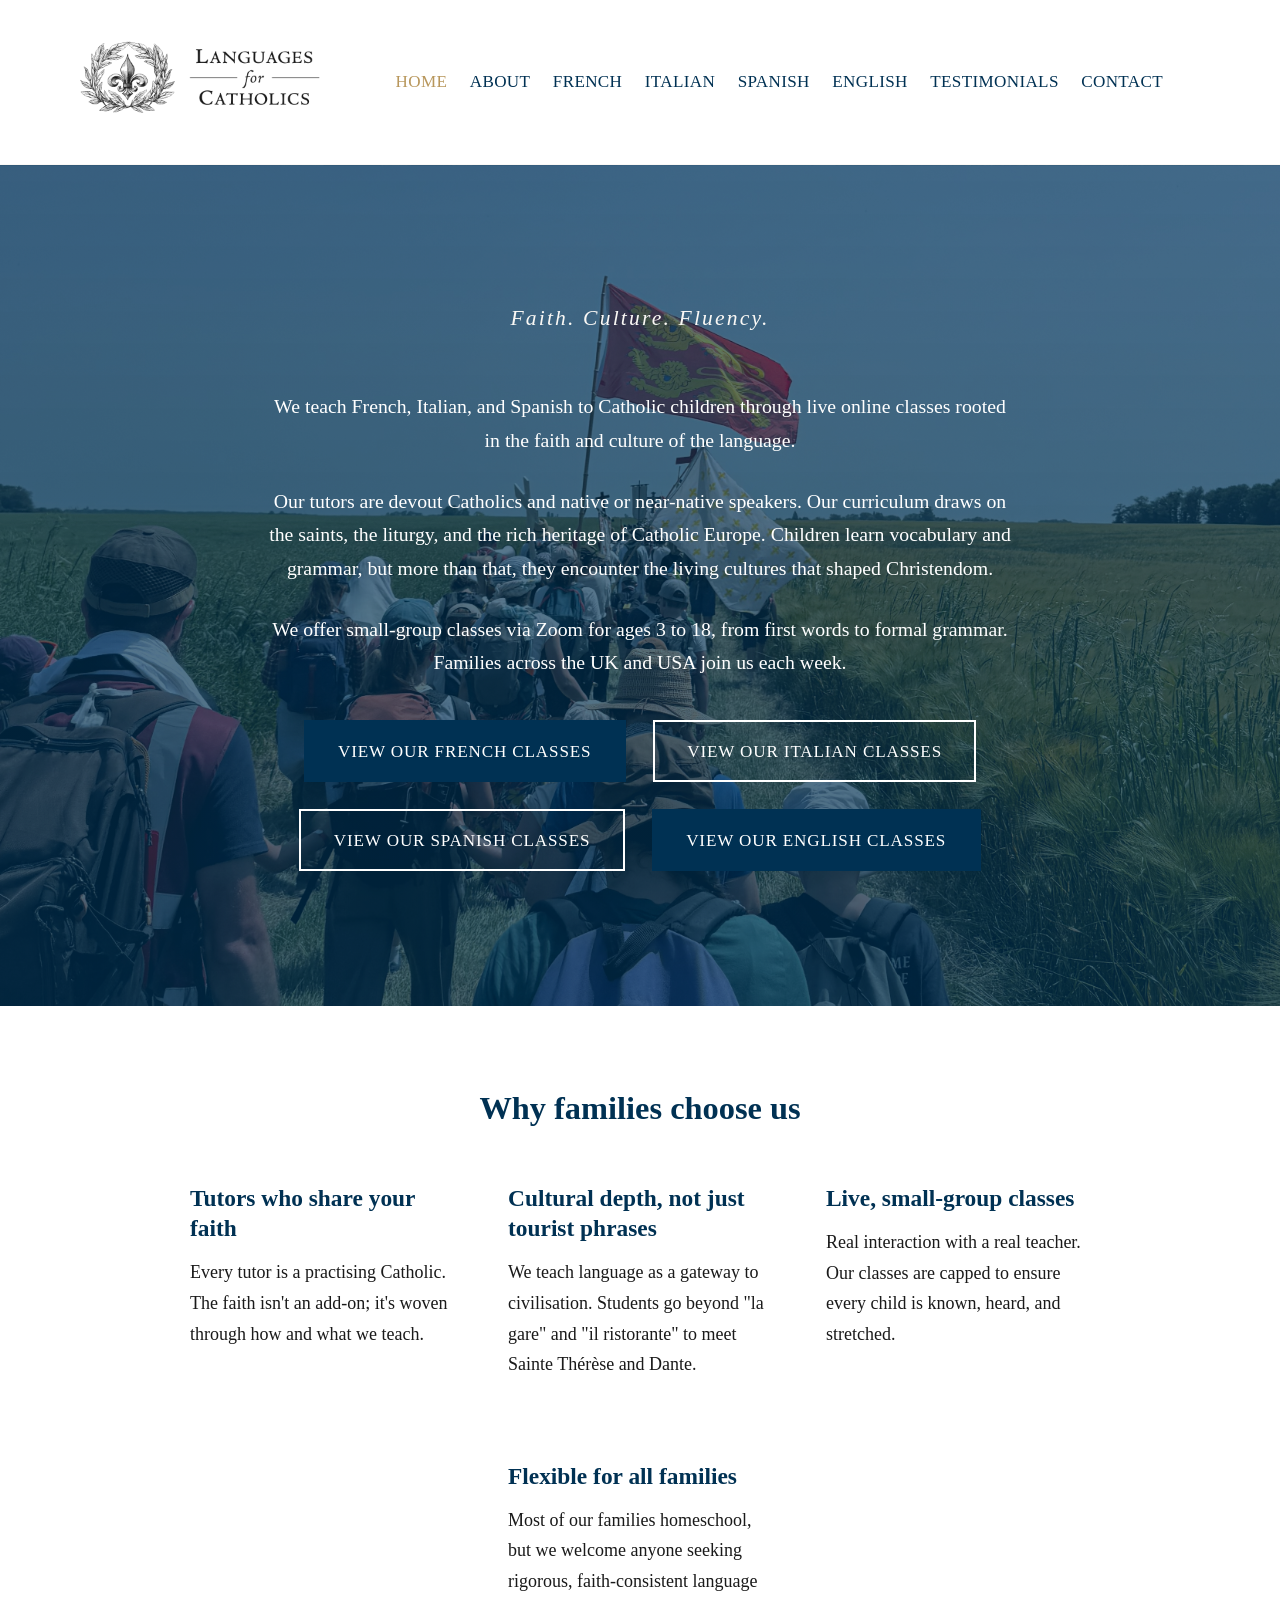
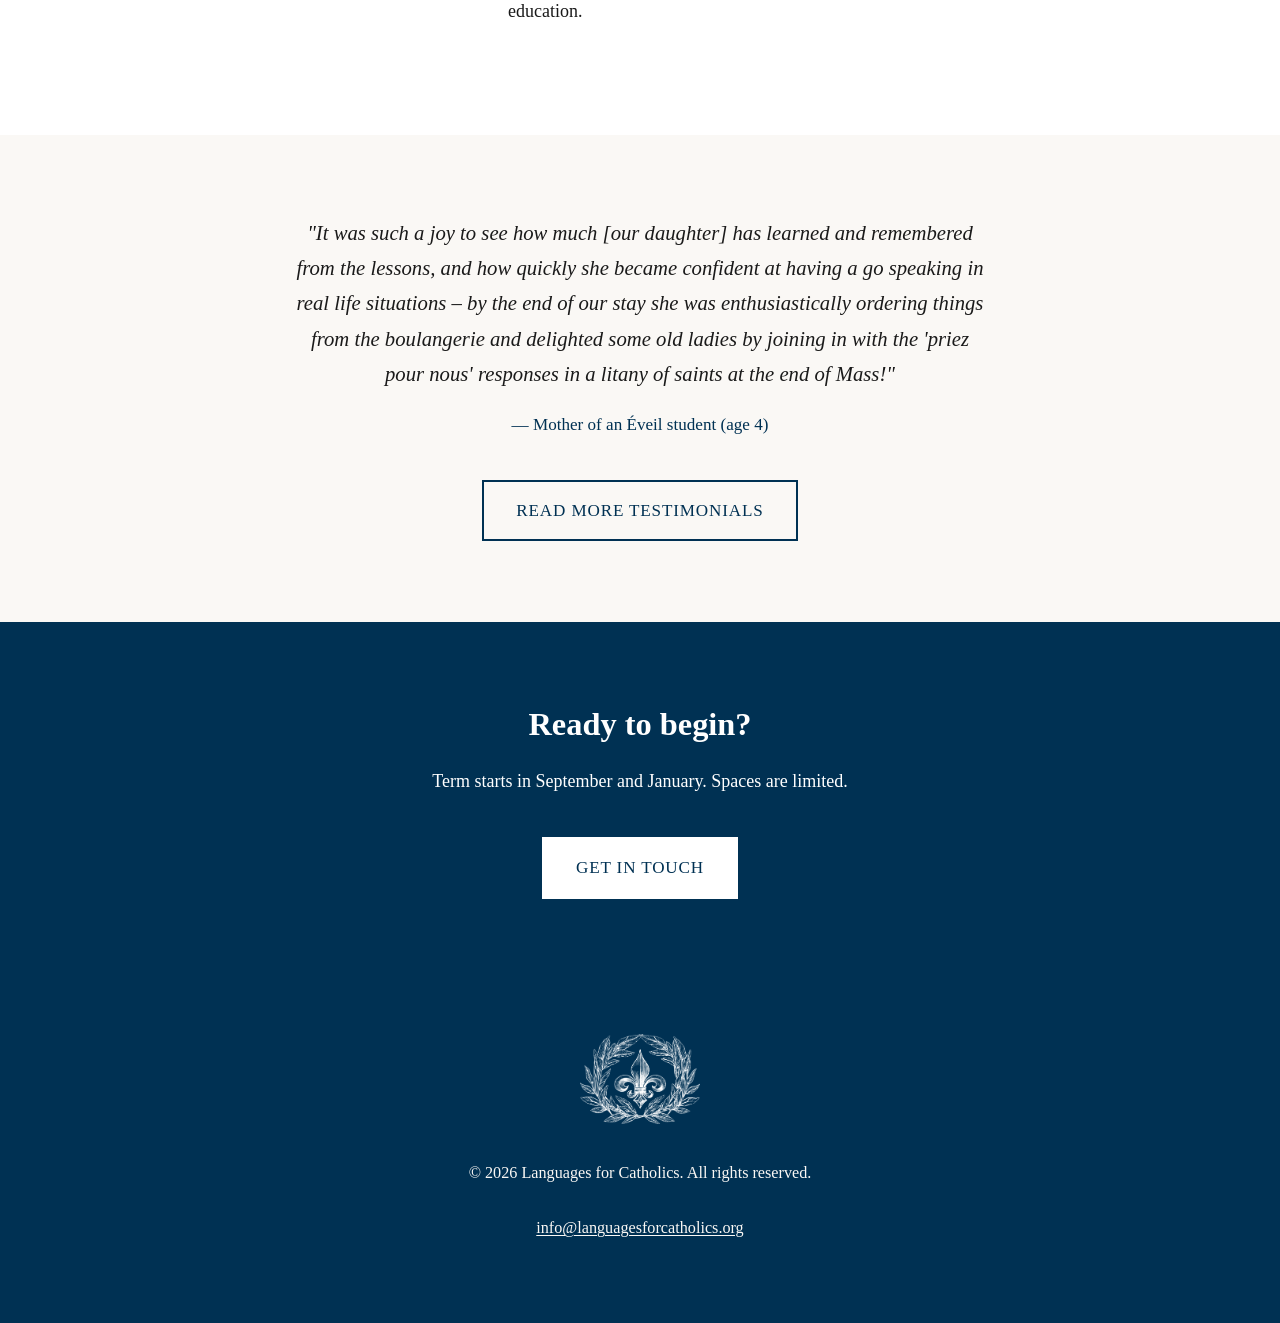
==== languagesforcatholics/index.html @ 2ffe8fdd "spanish fixes & hero image" ====
<!DOCTYPE html>
<html lang="en">
<head>
    <meta charset="UTF-8">
    <meta name="viewport" content="width=device-width, initial-scale=1.0">
    <meta name="description" content="Languages for Catholics offers online French, Italian, and Spanish classes for Catholic children, rooted in faith and the rich cultures of Catholic Europe.">
    <title>Languages for Catholics | Faith. Culture. Fluency.</title>
    <link rel="stylesheet" href="css/style.css">
    <link rel="icon" type="image/png" href="images/favicon.png">
    <link rel="icon" type="image/png" href="images/logo-emblem.png">
</head>
<body>

    <header class="header">
        <div class="container header__inner">
            <a href="index.html" class="header__logo">
                <img src="images/logo.png" alt="Languages for Catholics">
            </a>
            <button class="header__burger" aria-label="Open menu" aria-expanded="false">
                <span></span>
                <span></span>
                <span></span>
            </button>
            <nav class="header__nav">
                <a href="index.html" class="active">Home</a>
                <a href="about.html">About</a>
                <a href="french.html">French</a>
                <a href="italian.html">Italian</a>
                <a href="spanish.html">Spanish</a>
                <a href="english.html">English</a>
                <a href="testimonials.html">Testimonials</a>
                <a href="contact.html">Contact</a>
            </nav>
        </div>
    </header>
    <div class="nav-overlay"></div>

    <section class="hero hero--image">
        <div class="container">
            <p class="hero__tagline">Faith. Culture. Fluency.</p>
            <div class="hero__intro">
                <p>We teach French, Italian, and Spanish to Catholic children through live online classes rooted in the faith and culture of the language.</p>
                <p>Our tutors are devout Catholics and native or near-native speakers. Our curriculum draws on the saints, the liturgy, and the rich heritage of Catholic Europe. Children learn vocabulary and grammar, but more than that, they encounter the living cultures that shaped Christendom.</p>
                <p>We offer small-group classes via Zoom for ages 3 to 18, from first words to formal grammar. Families across the UK and USA join us each week.</p>
                <div class="btn-group">
                    <a href="french.html" class="btn">View our French classes</a>
                    <a href="italian.html" class="btn btn--outline">View our Italian classes</a>
                    <a href="spanish.html" class="btn btn--outline">View our Spanish classes</a>
                    <a href="english.html" class="btn">View our English classes</a>
                </div>
            </div>
        </div>
    </section>

    <section class="section">
        <div class="container">
            <h2 class="text-center">Why families choose us</h2>
            <div class="features features--center-last">
                <div class="feature">
                    <h3>Tutors who share your faith</h3>
                    <p>Every tutor is a practising Catholic. The faith isn't an add-on; it's woven through how and what we teach.</p>
                </div>
                <div class="feature">
                    <h3>Cultural depth, not just tourist phrases</h3>
                    <p>We teach language as a gateway to civilisation. Students go beyond "la gare" and "il ristorante" to meet Sainte Thérèse and Dante.</p>
                </div>
                <div class="feature">
                    <h3>Live, small-group classes</h3>
                    <p>Real interaction with a real teacher. Our classes are capped to ensure every child is known, heard, and stretched.</p>
                </div>
                <div class="feature">
                    <h3>Flexible for all families</h3>
                    <p>Most of our families homeschool, but we welcome anyone seeking rigorous, faith-consistent language education.</p>
                </div>
            </div>
        </div>
    </section>

    <section class="section section--cream">
        <div class="container">
            <div class="testimonial">
                <p class="testimonial__quote">"It was such a joy to see how much [our daughter] has learned and remembered from the lessons, and how quickly she became confident at having a go speaking in real life situations – by the end of our stay she was enthusiastically ordering things from the boulangerie and delighted some old ladies by joining in with the 'priez pour nous' responses in a litany of saints at the end of Mass!"</p>
                <p class="testimonial__attribution">— Mother of an Éveil student (age 4)</p>
            </div>
            <div class="btn-group">
                <a href="testimonials.html" class="btn btn--outline">Read more testimonials</a>
            </div>
        </div>
    </section>

    <section class="section section--blue">
        <div class="container text-center">
            <h2>Ready to begin?</h2>
            <p>Term starts in September and January. Spaces are limited.</p>
            <div class="btn-group">
                <a href="contact.html" class="btn" style="background-color: var(--color-white); color: var(--color-prussian-blue); border-color: var(--color-white);">Get in touch</a>
            </div>
        </div>
    </section>

    <footer class="footer">
        <div class="container">
            <img src="images/logo-emblem.png" alt="" class="footer__logo">
            <p>&copy; 2026 Languages for Catholics. All rights reserved.</p>
            <p><a href="mailto:info@languagesforcatholics.org">info@languagesforcatholics.org</a></p>
        </div>
    </footer>

    <script>
    (function() {
        const burger = document.querySelector('.header__burger');
        const nav = document.querySelector('.header__nav');
        const overlay = document.querySelector('.nav-overlay');

        function toggleMenu() {
            const isOpen = nav.classList.toggle('is-open');
            burger.classList.toggle('is-open');
            overlay.classList.toggle('is-visible');
            burger.setAttribute('aria-expanded', isOpen);
        }

        function closeMenu() {
            nav.classList.remove('is-open');
            burger.classList.remove('is-open');
            overlay.classList.remove('is-visible');
            burger.setAttribute('aria-expanded', 'false');
        }

        burger.addEventListener('click', toggleMenu);
        overlay.addEventListener('click', closeMenu);

        nav.querySelectorAll('a').forEach(function(link) {
            link.addEventListener('click', closeMenu);
        });
    })();
    </script>

    <script src="js/menu.js"></script>

</body>
</html>
---- languagesforcatholics/css/style.css ----
/* ===================================
 LANGUAGES FOR CATHOLICS
 Main Stylesheet
 =================================== */

/* --- CSS Variables (Brand Palette) --- */
:root {
 --color-white: #FFFFFF;
 --color-cream: #FAF8F5;
 --color-prussian-blue: #003153;
 --color-sage-green: #BDD3BE;
 --color-soft-black: #1A1A1A;
 --color-antique-gold: #B8975C;

 --font-heading: 'Coelacanth', 'Garamond', 'Times New Roman', serif;
 --font-body: 'Garamond', 'Times New Roman', serif;

 --max-width: 1100px;
 --spacing-unit: 1.5rem;
}

/* --- Reset & Base --- */
*, *::before, *::after {
 box-sizing: border-box;
 margin: 0;
 padding: 0;
}

html {
 font-size: 18px;
 scroll-behavior: smooth;
}

body {
 font-family: var(--font-body);
 font-size: 1rem;
 line-height: 1.7;
 color: var(--color-soft-black);
 background-color: var(--color-white);
}

/* --- Typography --- */
h1, h2, h3, h4 {
 font-family: var(--font-heading);
 font-weight: 600;
 line-height: 1.3;
 color: var(--color-prussian-blue);
}

h1 {
 font-size: 2.4rem;
 margin-bottom: var(--spacing-unit);
}

h2 {
 font-size: 1.8rem;
 margin-bottom: calc(var(--spacing-unit) * 0.75);
}

h3 {
 font-size: 1.3rem;
 margin-bottom: calc(var(--spacing-unit) * 0.5);
}

p {
 margin-bottom: var(--spacing-unit);
}

a {
 color: var(--color-prussian-blue);
 text-decoration: underline;
 text-decoration-thickness: 1px;
 text-underline-offset: 2px;
}

a:hover {
 color: var(--color-antique-gold);
}

/* --- Layout --- */
.container {
 max-width: var(--max-width);
 margin: 0 auto;
 padding: 0 var(--spacing-unit);
}

.section {
 padding: calc(var(--spacing-unit) * 3) 0;
}

.section--cream {
 background-color: var(--color-cream);
}

.section--white {
 background-color: var(--color-white);
}

.section--sage {
 background-color: var(--color-sage-green);
}

.section--blue {
 background-color: var(--color-prussian-blue);
 color: var(--color-white);
}

.section--blue h2,
.section--blue h3 {
 color: var(--color-white);
}

.section--blue a {
 color: var(--color-cream);
}

/* --- Header --- */
.header {
 background-color: var(--color-white);
 border-bottom: 1px solid var(--color-cream);
 padding: var(--spacing-unit) 0;
 position: sticky;
 top: 0;
 z-index: 200;
}

.header__inner {
 display: flex;
 justify-content: space-between;
 align-items: center;
 gap: 1rem;
}

.header__logo img {
 height: 100px;
 width: auto;
 margin-left: -3rem;
}

.header__nav {
 display: flex;
 gap: 1.25rem;
 flex-wrap: nowrap;
}

.header__nav a {
 text-decoration: none;
 font-size: 0.95rem;
 letter-spacing: 0.02em;
 text-transform: uppercase;
 font-family: var(--font-heading);
}

.header__nav a:hover {
 color: var(--color-antique-gold);
}

.header__nav a.active {
 color: var(--color-antique-gold);
}

/* --- Hamburger Menu Button --- */
.header__burger {
 display: none;
 background: none;
 border: none;
 cursor: pointer;
 padding: 0.5rem;
 z-index: 200;
}

.header__burger span {
 display: block;
 width: 24px;
 height: 2px;
 background-color: var(--color-prussian-blue);
 margin: 5px 0;
 transition: all 0.3s ease;
}

/* Burger animation when open */
.header__burger.is-open span:nth-child(1) {
 transform: rotate(45deg) translate(5px, 5px);
}

.header__burger.is-open span:nth-child(2) {
 opacity: 0;
}

.header__burger.is-open span:nth-child(3) {
 transform: rotate(-45deg) translate(5px, -5px);
}

/* --- Hero --- */
.hero {
 background-color: var(--color-cream);
 padding: calc(var(--spacing-unit) * 4) 0;
 text-align: center;
}

.hero--image {
 background-image: linear-gradient(rgba(0, 49, 83, 0.6), rgba(0, 49, 83, 0.7)), url('../images/hero.jpg');
 background-size: cover;
 background-position: center;
 color: var(--color-white);
 padding: calc(var(--spacing-unit) * 5) 0;
}

.hero--image .hero__tagline {
 color: var(--color-cream);
}

.hero--image .hero__intro {
 color: var(--color-white);
}

.hero--italy {
 background-image: linear-gradient(rgba(0, 49, 83, 0.6), rgba(0, 49, 83, 0.7)), url('../images/italy.jpg');
 background-size: cover;
 background-position: center;
}

.hero--france {
 background-image: linear-gradient(rgba(0, 49, 83, 0.6), rgba(0, 49, 83, 0.7)), url('../images/france.jpg');
 background-size: cover;
 background-position: center 20%;
}

.hero--england {
 background-image: linear-gradient(rgba(0, 49, 83, 0.6), rgba(0, 49, 83, 0.7)), url('../images/england.jpg');
 background-size: cover;
 background-position: center;
}

.hero--spain {
 background-image: linear-gradient(rgba(0, 49, 83, 0.6), rgba(0, 49, 83, 0.7)), url('../images/spain.jpg');
 background-size: cover;
 background-position: center;
}

.hero--about {
 background-image: linear-gradient(rgba(0, 49, 83, 0.6), rgba(0, 49, 83, 0.7)), url('../images/about.jpg');
 background-size: cover;
 background-position: center 20%;
}

.hero__tagline {
 font-family: var(--font-heading);
 font-style: italic;
 font-size: 1.2rem;
 color: var(--color-prussian-blue);
 margin-bottom: calc(var(--spacing-unit) * 2);
 letter-spacing: 0.1em;
}

.hero__intro {
 max-width: 750px;
 margin: 0 auto;
 font-size: 1.1rem;
}

/* --- Buttons --- */
.btn {
 display: inline-block;
 padding: 0.8rem 1.8rem;
 font-family: var(--font-heading);
 font-size: 0.95rem;
 text-decoration: none;
 text-transform: uppercase;
 letter-spacing: 0.05em;
 border: 2px solid var(--color-prussian-blue);
 background-color: var(--color-prussian-blue);
 color: var(--color-white);
 cursor: pointer;
 transition: all 0.2s ease;
}

.btn:hover {
 background-color: var(--color-white);
 color: var(--color-prussian-blue);
}

.btn--outline {
 background-color: transparent;
 color: var(--color-prussian-blue);
}

.btn--outline:hover {
 background-color: var(--color-prussian-blue);
 color: var(--color-white);
}

.hero--image .btn--outline {
 background-color: transparent;
 border-color: var(--color-white);
 color: var(--color-white);
}

.hero--image .btn--outline:hover {
 background-color: var(--color-white);
 color: var(--color-prussian-blue);
}

.btn-group {
 display: flex;
 gap: var(--spacing-unit);
 justify-content: center;
 flex-wrap: wrap;
 margin-top: calc(var(--spacing-unit) * 1.5);
}

/* --- Features Grid --- */
.features {
 display: grid;
 grid-template-columns: repeat(3, 1fr);
 gap: calc(var(--spacing-unit) * 2);
 margin-top: calc(var(--spacing-unit) * 2);
 max-width: 900px;
 margin-left: auto;
 margin-right: auto;
}

.features--center-last .feature:last-child {
 grid-column: 2 / 3;
 text-align: left;
}

/* --- Beliefs Grid (About Page) --- */
.beliefs {
 display: grid;
 grid-template-columns: repeat(3, 1fr);
 gap: calc(var(--spacing-unit) * 2);
 margin-top: calc(var(--spacing-unit) * 2);
}

.belief {
 padding: calc(var(--spacing-unit) * 1.5);
 background-color: var(--color-white);
 border-radius: 4px;
 color: var(--color-soft-black);
}

.belief h3 {
 color: var(--color-prussian-blue);
 margin-bottom: 1rem;
}

.belief p {
 font-size: 0.95rem;
 line-height: 1.6;
 color: var(--color-soft-black);
}

/* --- Testimonial --- */
.testimonial {
 max-width: 700px;
 margin: 0 auto;
 text-align: center;
 font-style: italic;
 font-size: 1.15rem;
}

.testimonial__quote {
 margin-bottom: 1rem;
}

.testimonial__attribution {
 font-style: normal;
 font-size: 0.95rem;
 color: var(--color-prussian-blue);
}

/* --- Team --- */
.team-member {
 margin-bottom: calc(var(--spacing-unit) * 2);
 padding-bottom: calc(var(--spacing-unit) * 2);
 border-bottom: 1px solid var(--color-sage-green);
}

.team-member:last-child {
 margin-bottom: 0;
 padding-bottom: 0;
 border-bottom: none;
}

.team-member h3 {
 margin-bottom: 0.75rem;
 text-align: center;
}

.team-member__photos {
 display: flex;
 justify-content: center;
 gap: 1.5rem;
 margin-bottom: 1.25rem;
}

.team-member__photo {
 width: 120px;
 height: 120px;
 border-radius: 50%;
 object-fit: cover;
 border: 2px solid var(--color-antique-gold);
}

/* --- Levels --- */
.levels {
 margin-top: calc(var(--spacing-unit) * 2);
}

.level {
 margin-bottom: calc(var(--spacing-unit) * 2);
 padding-bottom: calc(var(--spacing-unit) * 2);
 border-bottom: 1px solid var(--color-sage-green);
}

.level:last-child {
 border-bottom: none;
 margin-bottom: 0;
 padding-bottom: 0;
}

.level h3 {
 color: var(--color-prussian-blue);
}

.level__ages {
 font-style: italic;
 color: var(--color-prussian-blue);
 margin-bottom: 0.5rem;
}

.level--coming-soon {
 opacity: 0.7;
}

.level--coming-soon h3::after {
 content: " — Coming Soon";
 font-size: 0.85rem;
 font-weight: normal;
 font-style: italic;
 color: var(--color-antique-gold);
}

/* --- How It Works --- */
.how-it-works ul {
 list-style: none;
 padding: 0;
}

.how-it-works li {
 padding-left: 1.5rem;
 position: relative;
 margin-bottom: 0.75rem;
}

.how-it-works li::before {
 content: "•";
 color: var(--color-antique-gold);
 font-weight: bold;
 position: absolute;
 left: 0;
}

/* --- Forms (shared) --- */
.contact-form {
 max-width: 500px;
 margin: 2rem auto;
}

.contact-form label {
 display: block;
 margin-top: 1rem;
 margin-bottom: 0.25rem;
 font-weight: 600;
 font-family: var(--font-heading);
 font-size: 0.95rem;
 color: var(--color-soft-black);
}

.contact-form input,
.contact-form textarea,
.contact-form select {
 width: 100%;
 padding: 0.75rem;
 border: 1px solid var(--color-sage-green);
 border-radius: 4px;
 font-family: var(--font-body);
 font-size: 1rem;
 background-color: var(--color-white);
 color: var(--color-soft-black);
}

.contact-form input:focus,
.contact-form textarea:focus,
.contact-form select:focus {
 outline: none;
 border-color: var(--color-prussian-blue);
}

.contact-form textarea {
 min-height: 120px;
 resize: vertical;
}

.contact-form button {
 margin-top: 1.5rem;
 padding: 0.75rem 1.5rem;
 background-color: var(--color-prussian-blue);
 color: var(--color-white);
 border: 2px solid var(--color-prussian-blue);
 border-radius: 4px;
 font-family: var(--font-heading);
 font-size: 0.95rem;
 text-transform: uppercase;
 letter-spacing: 0.05em;
 cursor: pointer;
 transition: all 0.2s ease;
}

.contact-form button:hover {
 background-color: var(--color-white);
 color: var(--color-prussian-blue);
}

/* Forms inside blue sections */
.section--blue .contact-form label {
 color: var(--color-cream);
}

.section--blue .contact-form button {
 background-color: var(--color-white);
 color: var(--color-prussian-blue);
 border-color: var(--color-white);
}

.section--blue .contact-form button:hover {
 background-color: transparent;
 color: var(--color-white);
}

/* --- Form Groups (legacy support) --- */
.form-group {
 margin-bottom: var(--spacing-unit);
}

.form-group label {
 display: block;
 margin-bottom: 0.4rem;
 font-family: var(--font-heading);
 font-size: 0.95rem;
}

.form-group input,
.form-group textarea,
.form-group select {
 width: 100%;
 padding: 0.75rem;
 font-family: var(--font-body);
 font-size: 1rem;
 border: 1px solid var(--color-sage-green);
 background-color: var(--color-white);
}

.form-group input:focus,
.form-group textarea:focus,
.form-group select:focus {
 outline: none;
 border-color: var(--color-prussian-blue);
}

.form-group textarea {
 min-height: 150px;
 resize: vertical;
}

/* --- Footer --- */
.footer {
 background-color: var(--color-prussian-blue);
 color: var(--color-cream);
 padding: calc(var(--spacing-unit) * 2) 0;
 text-align: center;
 font-size: 0.9rem;
}

.footer a {
 color: var(--color-cream);
}

.footer__logo {
 height: 90px;
 margin-bottom: var(--spacing-unit);
 filter: brightness(0) invert(1);
}

/* --- Utilities --- */
.text-center {
 text-align: center;
}

.mt-2 {
 margin-top: calc(var(--spacing-unit) * 2);
}

.mb-2 {
 margin-bottom: calc(var(--spacing-unit) * 2);
}

/* --- Responsive --- */
@media (max-width: 768px) {
 html {
 font-size: 16px;
 }

 h1 {
 font-size: 2rem;
 }

 h2 {
 font-size: 1.5rem;
 }

 /* --- Mobile Header & Hamburger --- */
 .header {
 padding: 0.75rem 0;
 }

 .header__logo img {
 height: 50px;
 margin-left: 0;
 }

 .header__burger {
 display: block;
 }

 .header__nav {
 position: fixed;
 top: 0;
 right: -280px;
 width: 280px;
 height: 100vh;
 background-color: var(--color-white);
 flex-direction: column;
 padding: 5rem 2rem 2rem;
 gap: 0;
 box-shadow: -2px 0 8px rgba(0, 0, 0, 0.1);
 transition: right 0.3s ease;
 z-index: 150;
 }

 .header__nav.active {
 right: 0;
 }

 .header__nav a {
 font-size: 1rem;
 padding: 0.75rem 0;
 border-bottom: 1px solid var(--color-cream);
 }

 .header__nav a:last-child {
 border-bottom: none;
 }

 /* Overlay when menu is open */
 .nav-overlay {
 display: none;
 position: fixed;
 top: 0;
 left: 0;
 width: 100%;
 height: 100%;
 background-color: rgba(0, 0, 0, 0.4);
 z-index: 140;
 }

 .nav-overlay.active {
 display: block;
 }

 /* --- Mobile Hero --- */
 .hero {
 padding: calc(var(--spacing-unit) * 2.5) 0;
 }

 .hero--image {
 padding: calc(var(--spacing-unit) * 3) 0;
 }

 .hero__tagline {
 font-size: 1rem;
 }

 .hero__intro {
 font-size: 1rem;
 }

 /* --- Mobile Sections --- */
 .section {
 padding: calc(var(--spacing-unit) * 2) 0;
 }

 /* --- Mobile Buttons --- */
 .btn-group {
 flex-direction: column;
 align-items: center;
 gap: 0.75rem;
 }

 .btn {
 width: 100%;
 text-align: center;
 }

 /* --- Mobile Grids --- */
 .features {
 grid-template-columns: 1fr;
 }

 .features--center-last .feature:last-child {
 grid-column: 1;
 }

 .beliefs {
 grid-template-columns: 1fr;
 }

 /* --- Mobile Team --- */
 .team-member__photo {
 width: 96px;
 height: 96px;
 }

 /* --- Mobile Testimonials --- */
 .testimonial {
 font-size: 1.05rem;
 }

 .mb-2 {
 margin-bottom: calc(var(--spacing-unit) * 1.25);
 }

 /* --- Mobile Forms --- */
 .contact-form {
 max-width: 100%;
 }

 .contact-form button,
 .section--blue .btn {
 width: 100%;
 text-align: center;
 }
}
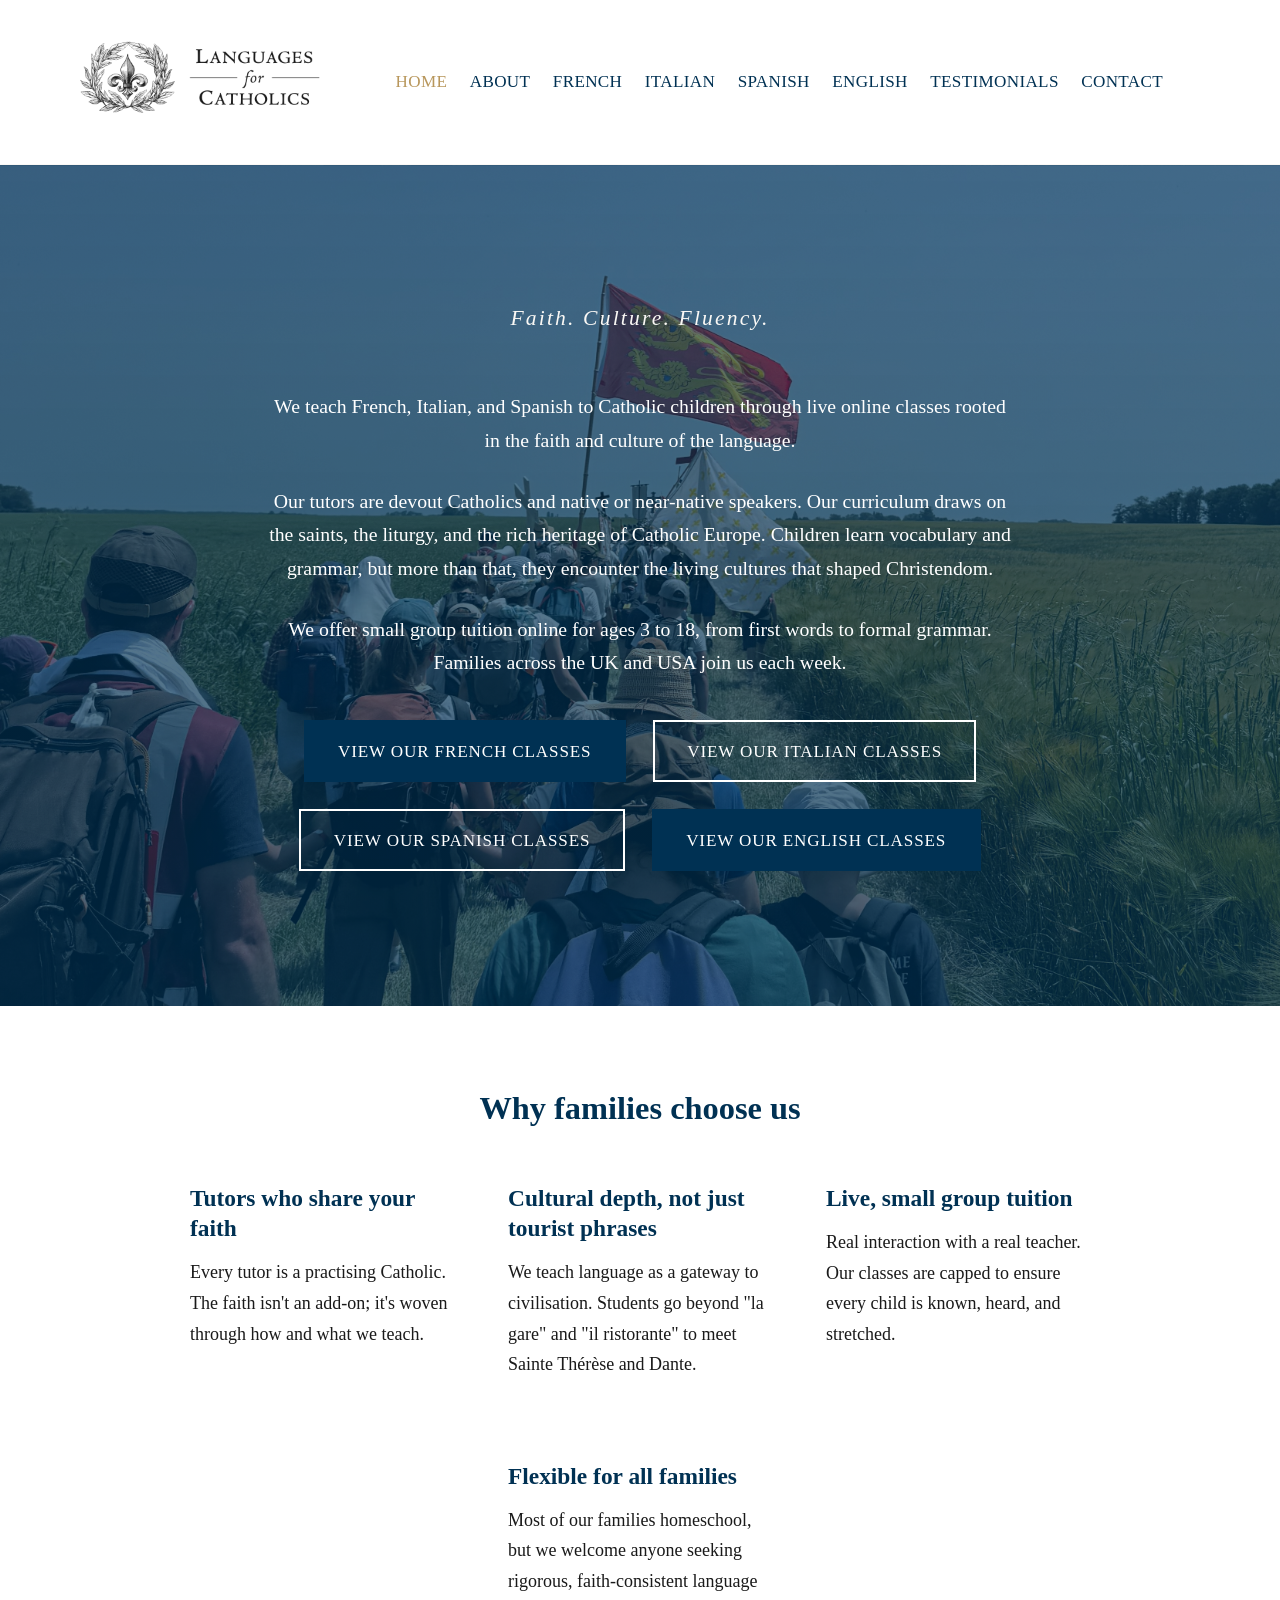
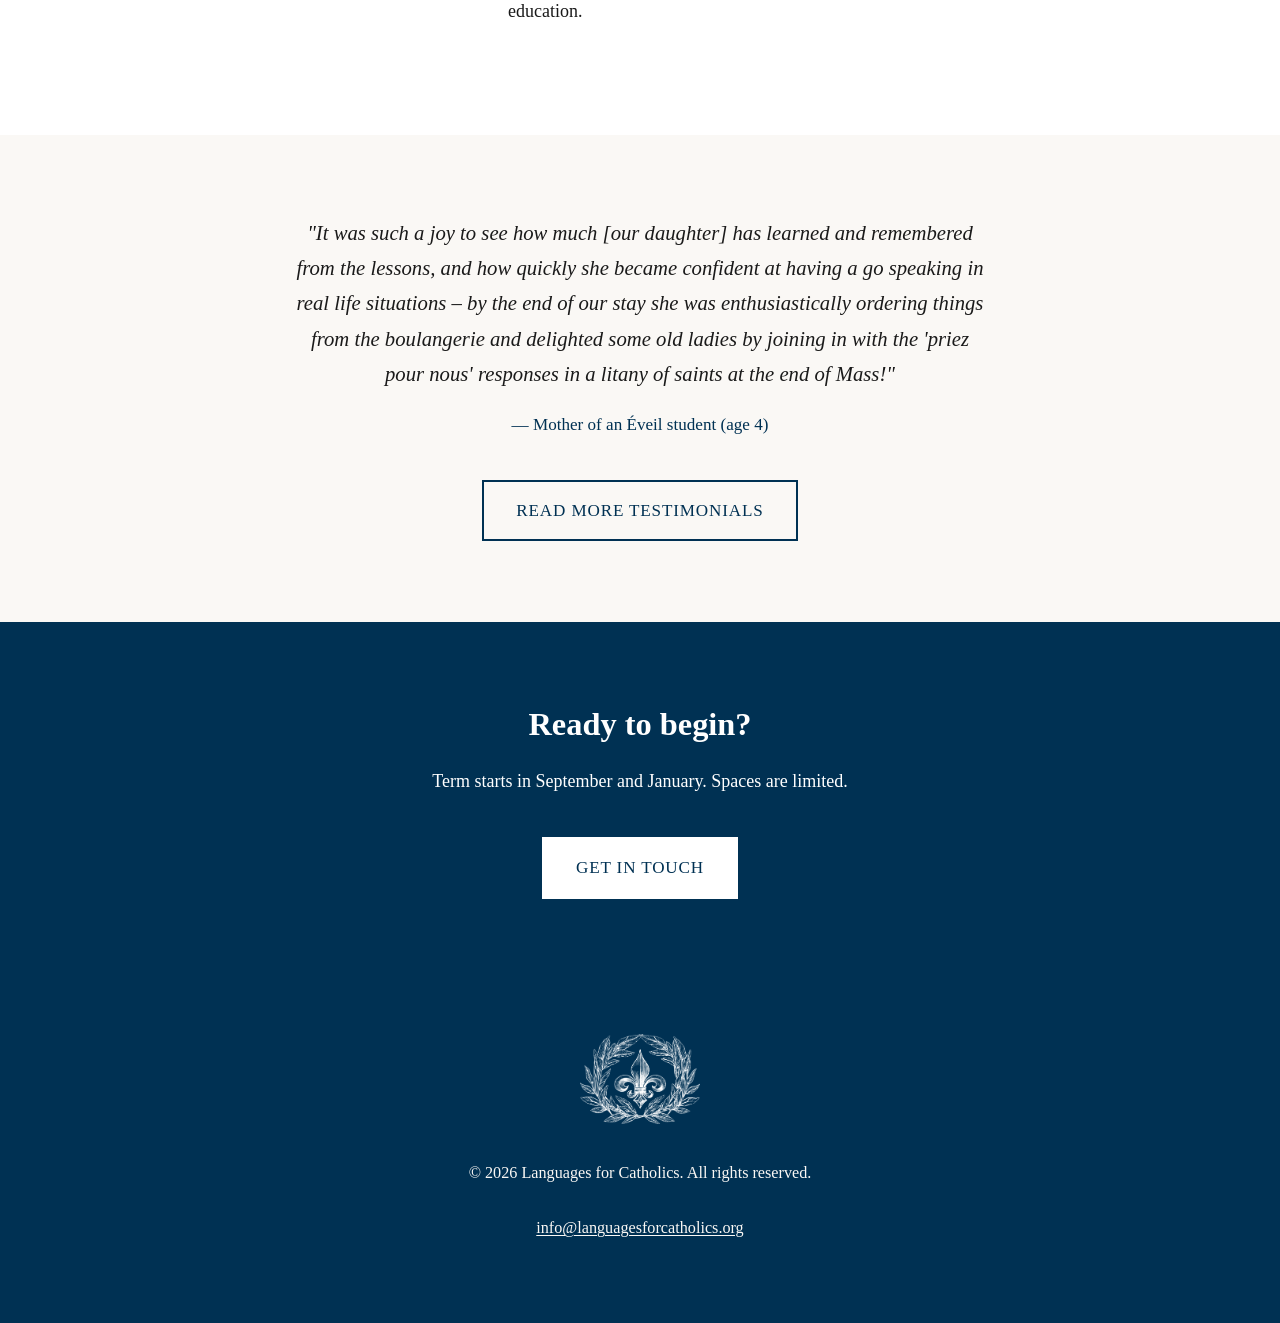
==== commit 42efa2f7: "Aug overhaul - Span, Engl, more positive etc" ====
--- a/languagesforcatholics/index.html
+++ b/languagesforcatholics/index.html
@@ -41,7 +41,7 @@
             <div class="hero__intro">
                 <p>We teach French, Italian, and Spanish to Catholic children through live online classes rooted in the faith and culture of the language.</p>
                 <p>Our tutors are devout Catholics and native or near-native speakers. Our curriculum draws on the saints, the liturgy, and the rich heritage of Catholic Europe. Children learn vocabulary and grammar, but more than that, they encounter the living cultures that shaped Christendom.</p>
-                <p>We offer small-group classes via Zoom for ages 3 to 18, from first words to formal grammar. Families across the UK and USA join us each week.</p>
+                <p>We offer small group tuition online for ages 3 to 18, from first words to formal grammar. Families across the UK and USA join us each week.</p>
                 <div class="btn-group">
                     <a href="french.html" class="btn">View our French classes</a>
                     <a href="italian.html" class="btn btn--outline">View our Italian classes</a>
@@ -65,7 +65,7 @@
                     <p>We teach language as a gateway to civilisation. Students go beyond "la gare" and "il ristorante" to meet Sainte Thérèse and Dante.</p>
                 </div>
                 <div class="feature">
-                    <h3>Live, small-group classes</h3>
+                    <h3>Live, small group tuition</h3>
                     <p>Real interaction with a real teacher. Our classes are capped to ensure every child is known, heard, and stretched.</p>
                 </div>
                 <div class="feature">
@@ -106,35 +106,6 @@
         </div>
     </footer>
 
-    <script>
-    (function() {
-        const burger = document.querySelector('.header__burger');
-        const nav = document.querySelector('.header__nav');
-        const overlay = document.querySelector('.nav-overlay');
-
-        function toggleMenu() {
-            const isOpen = nav.classList.toggle('is-open');
-            burger.classList.toggle('is-open');
-            overlay.classList.toggle('is-visible');
-            burger.setAttribute('aria-expanded', isOpen);
-        }
-
-        function closeMenu() {
-            nav.classList.remove('is-open');
-            burger.classList.remove('is-open');
-            overlay.classList.remove('is-visible');
-            burger.setAttribute('aria-expanded', 'false');
-        }
-
-        burger.addEventListener('click', toggleMenu);
-        overlay.addEventListener('click', closeMenu);
-
-        nav.querySelectorAll('a').forEach(function(link) {
-            link.addEventListener('click', closeMenu);
-        });
-    })();
-    </script>
-
     <script src="js/menu.js"></script>
 
 </body>
--- a/languagesforcatholics/css/style.css
+++ b/languagesforcatholics/css/style.css
@@ -64,6 +64,10 @@
 
 p {
  margin-bottom: var(--spacing-unit);
+}
+
+strong {
+font-weight: 900;
 }
 
 a {
@@ -434,6 +438,14 @@
  opacity: 0.7;
 }
 
+.level--starting h3::after {
+ content: " — Starting September";
+ font-size: 0.85rem;
+ font-weight: normal;
+ font-style: italic;
+ color: var(--color-antique-gold);
+}
+
 .level--coming-soon h3::after {
  content: " — Coming Soon";
  font-size: 0.85rem;
@@ -751,4 +763,4 @@
  width: 100%;
  text-align: center;
  }
-}
+}
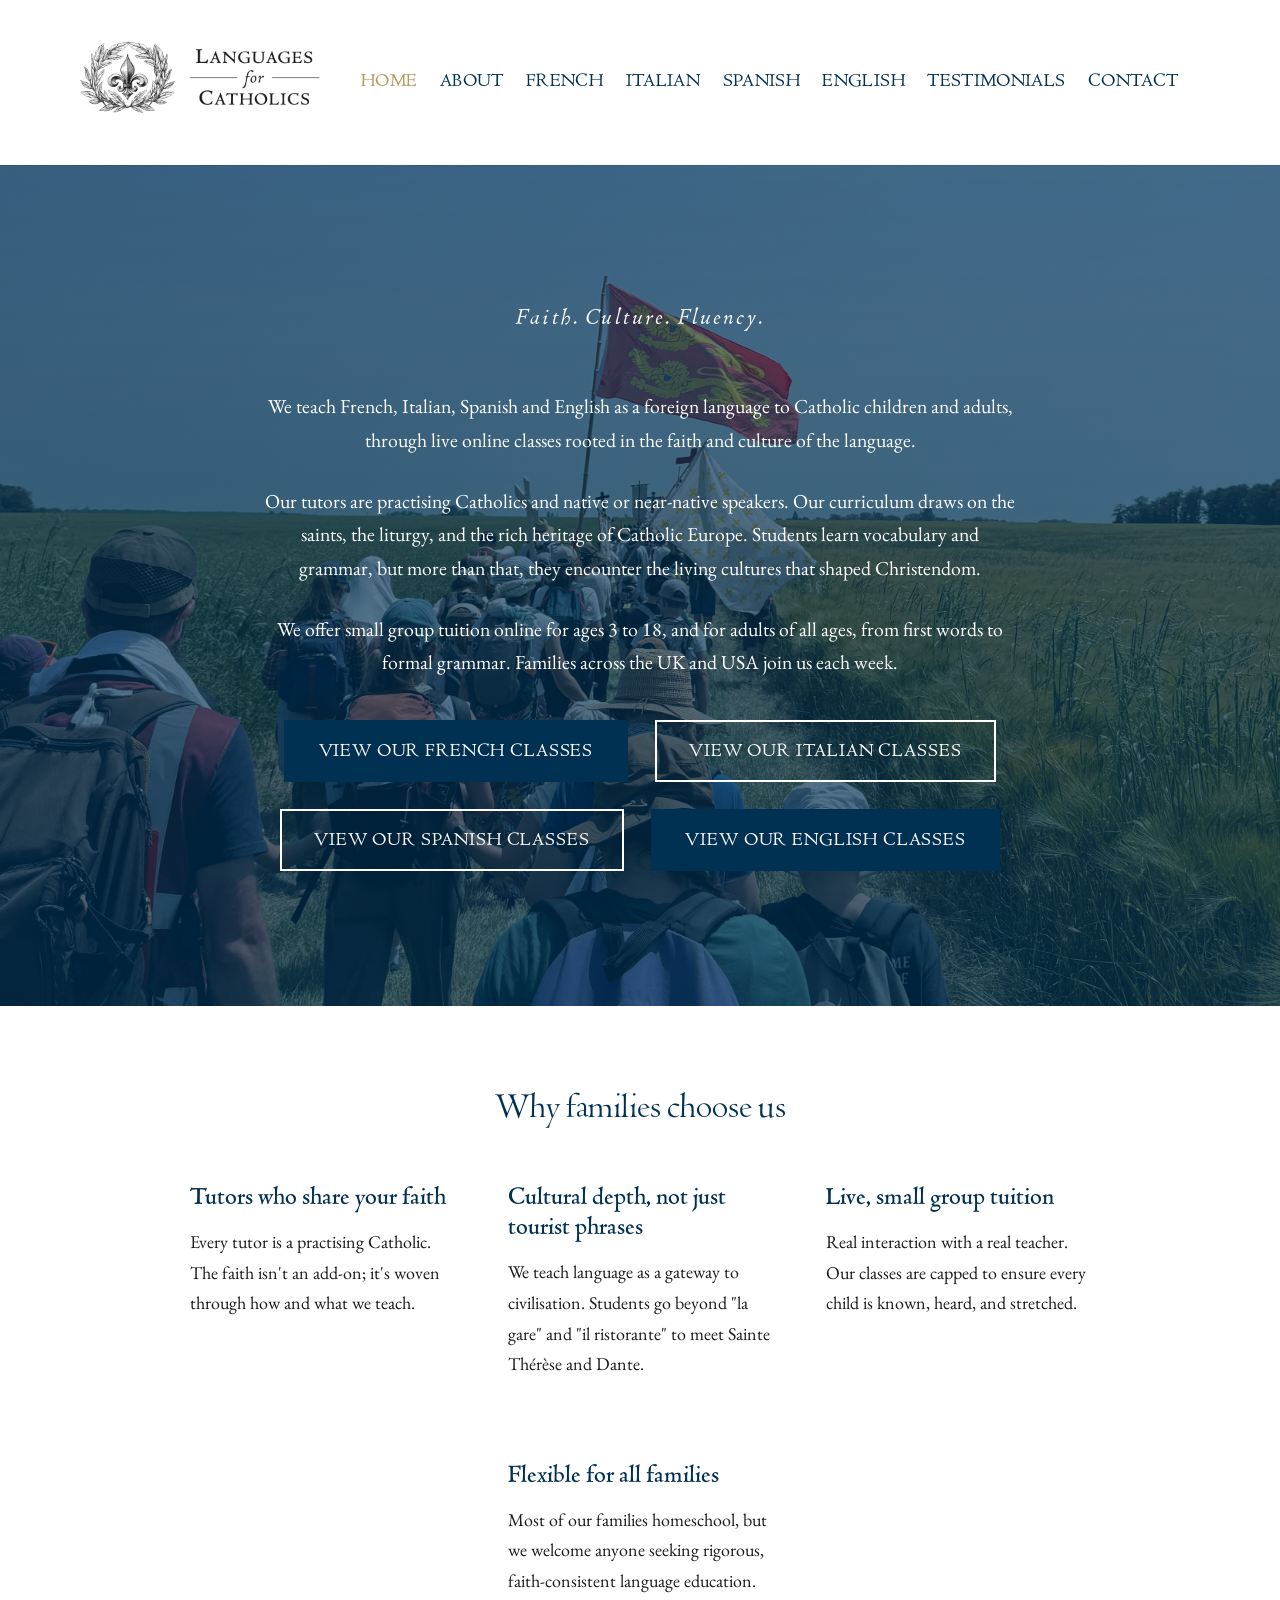
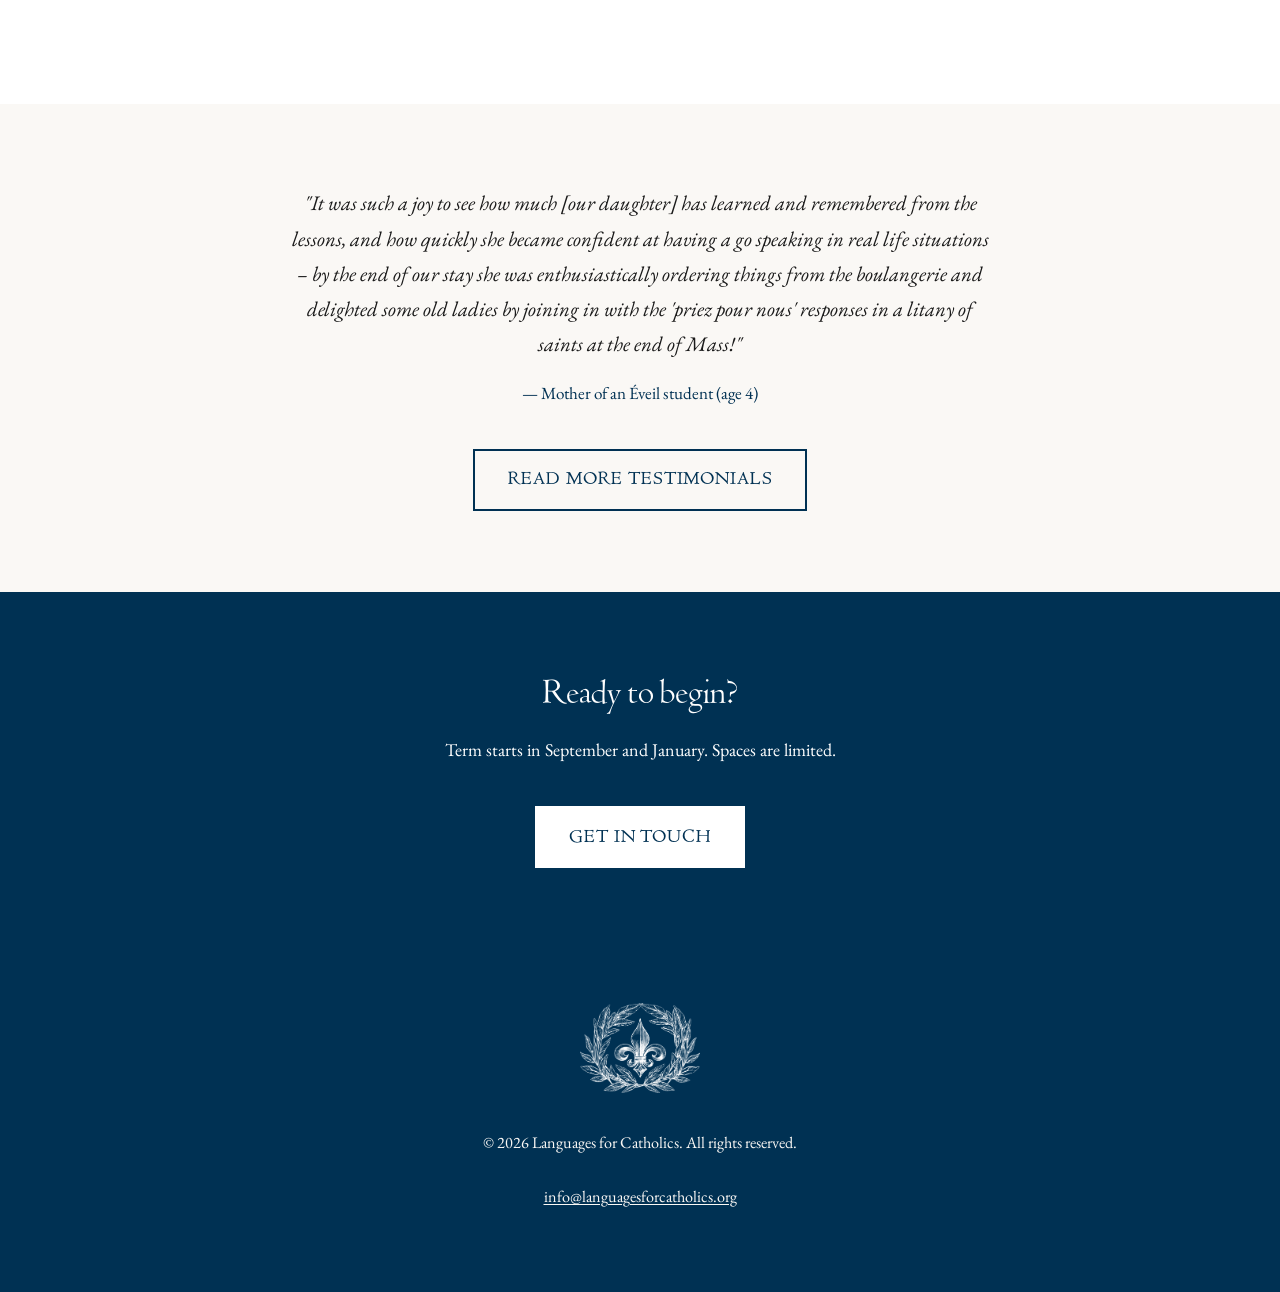
==== commit 211c5a3a: "Children => students" ====
--- a/languagesforcatholics/index.html
+++ b/languagesforcatholics/index.html
@@ -39,9 +39,9 @@
         <div class="container">
             <p class="hero__tagline">Faith. Culture. Fluency.</p>
             <div class="hero__intro">
-                <p>We teach French, Italian, and Spanish to Catholic children through live online classes rooted in the faith and culture of the language.</p>
-                <p>Our tutors are devout Catholics and native or near-native speakers. Our curriculum draws on the saints, the liturgy, and the rich heritage of Catholic Europe. Children learn vocabulary and grammar, but more than that, they encounter the living cultures that shaped Christendom.</p>
-                <p>We offer small group tuition online for ages 3 to 18, from first words to formal grammar. Families across the UK and USA join us each week.</p>
+                <p>We teach French, Italian, Spanish and English as a foreign language to Catholic children and adults, through live online classes rooted in the faith and culture of the language.</p>
+                <p>Our tutors are practising Catholics and native or near-native speakers. Our curriculum draws on the saints, the liturgy, and the rich heritage of Catholic Europe. Students learn vocabulary and grammar, but more than that, they encounter the living cultures that shaped Christendom.</p>
+                <p>We offer small group tuition online for ages 3 to 18, and for adults of all ages, from first words to formal grammar. Families across the UK and USA join us each week.</p>
                 <div class="btn-group">
                     <a href="french.html" class="btn">View our French classes</a>
                     <a href="italian.html" class="btn btn--outline">View our Italian classes</a>
--- a/languagesforcatholics/css/style.css
+++ b/languagesforcatholics/css/style.css
@@ -2,6 +2,44 @@
  LANGUAGES FOR CATHOLICS
  Main Stylesheet
  =================================== */
+
+/* --- Webfonts ---------------------------------------------------------
+   'LFC Serif Display' and 'LFC Serif Text' are Coelacanth, by Ben Whitmore.
+   'LFC Text' is EB Garamond. Both are SIL Open Font License 1.1 and the
+   licence texts sit alongside the files in /fonts/.
+   The files are subsetted to Latin and renamed: the OFL reserves the name
+   "Coelacanth", so a modified copy may not carry it. Do not rename them back.
+   --------------------------------------------------------------------- */
+@font-face {
+  font-family: 'LFC Serif Display';
+  src: url('../fonts/lfc-serif-display.woff2') format('woff2');
+  font-weight: 400; font-style: normal; font-display: swap;
+}
+@font-face {
+  font-family: 'LFC Serif Text';
+  src: url('../fonts/lfc-serif-text.woff2') format('woff2');
+  font-weight: 400; font-style: normal; font-display: swap;
+}
+@font-face {
+  font-family: 'LFC Serif Text';
+  src: url('../fonts/lfc-serif-text-semibold.woff2') format('woff2');
+  font-weight: 600; font-style: normal; font-display: swap;
+}
+@font-face {
+  font-family: 'LFC Serif Text';
+  src: url('../fonts/lfc-serif-italic.woff2') format('woff2');
+  font-weight: 400; font-style: italic; font-display: swap;
+}
+@font-face {
+  font-family: 'LFC Text';
+  src: url('../fonts/lfc-text.woff2') format('woff2');
+  font-weight: 400 800; font-style: normal; font-display: swap;
+}
+@font-face {
+  font-family: 'LFC Text';
+  src: url('../fonts/lfc-text-italic.woff2') format('woff2');
+  font-weight: 400 800; font-style: italic; font-display: swap;
+}
 
 /* --- CSS Variables (Brand Palette) --- */
 :root {
@@ -12,8 +50,9 @@
  --color-soft-black: #1A1A1A;
  --color-antique-gold: #B8975C;
 
- --font-heading: 'Coelacanth', 'Garamond', 'Times New Roman', serif;
- --font-body: 'Garamond', 'Times New Roman', serif;
+ --font-display: 'LFC Serif Display', 'LFC Serif Text', Garamond, 'Times New Roman', serif;
+ --font-heading: 'LFC Serif Text', Garamond, 'Times New Roman', serif;
+ --font-body: 'LFC Text', Garamond, 'Times New Roman', serif;
 
  --max-width: 1100px;
  --spacing-unit: 1.5rem;
@@ -40,7 +79,14 @@
 }
 
 /* --- Typography --- */
-h1, h2, h3, h4 {
+h1, h2 {
+ font-family: var(--font-display);
+ font-weight: 400;
+ line-height: 1.3;
+ color: var(--color-prussian-blue);
+}
+
+h3, h4 {
  font-family: var(--font-heading);
  font-weight: 600;
  line-height: 1.3;
@@ -67,7 +113,7 @@
 }
 
 strong {
-font-weight: 900;
+ font-weight: 700;
 }
 
 a {
@@ -551,6 +597,56 @@
  color: var(--color-white);
 }
 
+/* --- Form status messages --- */
+.form-status {
+ margin-top: 1rem;
+ margin-bottom: 0;
+ font-size: 0.95rem;
+ line-height: 1.5;
+}
+
+.form-status--ok {
+ color: var(--color-prussian-blue);
+ font-weight: 600;
+}
+
+.form-status--error {
+ color: #8B2E2E;
+}
+
+.section--blue .form-status--ok {
+ color: var(--color-white);
+ font-weight: 600;
+}
+
+.section--blue .form-status--error,
+.section--blue .form-status--error a {
+ color: var(--color-cream);
+}
+
+/* --- Shown when the form is not connected, or JS is unavailable --- */
+.form-fallback {
+ max-width: 500px;
+ margin: 2rem auto;
+ padding: var(--spacing-unit);
+ border: 1px solid var(--color-sage-green);
+ background-color: var(--color-cream);
+ text-align: center;
+}
+
+.form-fallback p:last-child {
+ margin-bottom: 0;
+}
+
+.section--blue .form-fallback {
+ background-color: transparent;
+ border-color: var(--color-cream);
+}
+
+.section--blue .form-fallback p {
+ color: var(--color-cream);
+}
+
 /* --- Form Groups (legacy support) --- */
 .form-group {
  margin-bottom: var(--spacing-unit);
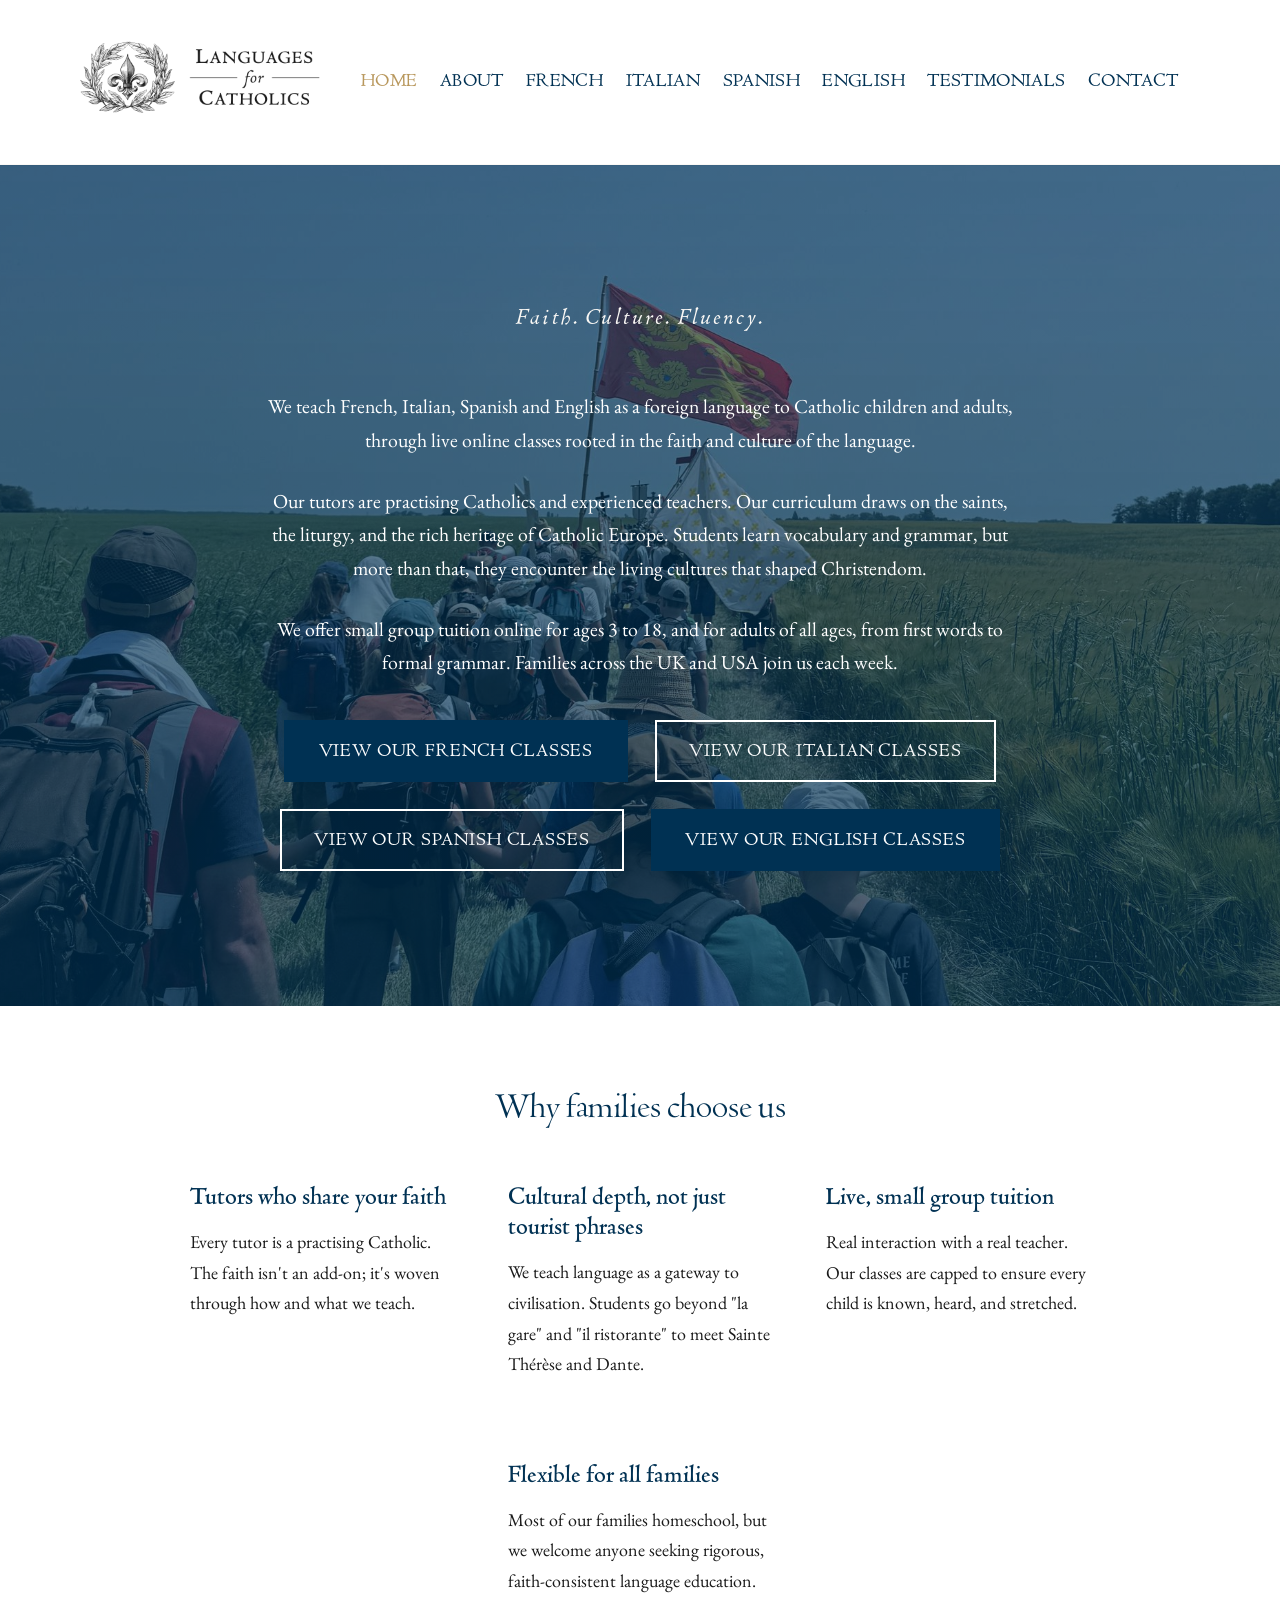
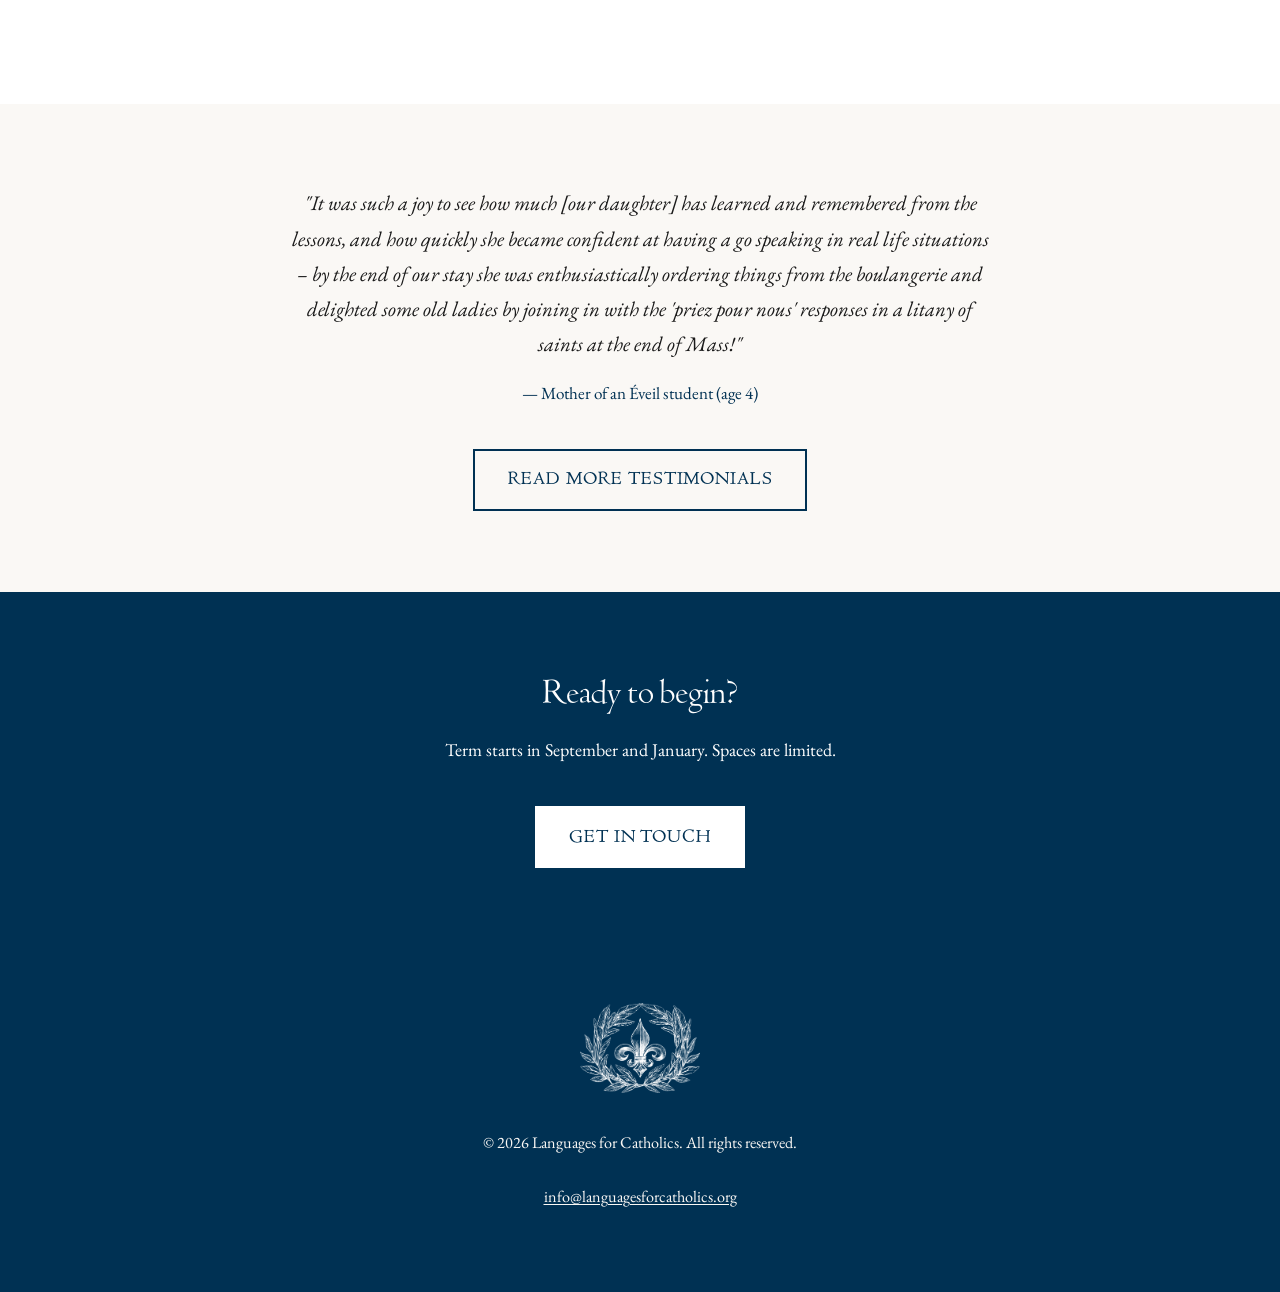
==== commit 195ee519: "Fix menu overflow on tablets, shrink photos, retire "native" claim - Header: switch to the burger me" ====
--- a/languagesforcatholics/index.html
+++ b/languagesforcatholics/index.html
@@ -3,7 +3,7 @@
 <head>
     <meta charset="UTF-8">
     <meta name="viewport" content="width=device-width, initial-scale=1.0">
-    <meta name="description" content="Languages for Catholics offers online French, Italian, and Spanish classes for Catholic children, rooted in faith and the rich cultures of Catholic Europe.">
+    <meta name="description" content="Languages for Catholics offers online French, Italian, and Spanish classes for Catholic children and adults, rooted in faith and the rich cultures of Catholic Europe.">
     <title>Languages for Catholics | Faith. Culture. Fluency.</title>
     <link rel="stylesheet" href="css/style.css">
     <link rel="icon" type="image/png" href="images/favicon.png">
@@ -40,7 +40,7 @@
             <p class="hero__tagline">Faith. Culture. Fluency.</p>
             <div class="hero__intro">
                 <p>We teach French, Italian, Spanish and English as a foreign language to Catholic children and adults, through live online classes rooted in the faith and culture of the language.</p>
-                <p>Our tutors are practising Catholics and native or near-native speakers. Our curriculum draws on the saints, the liturgy, and the rich heritage of Catholic Europe. Students learn vocabulary and grammar, but more than that, they encounter the living cultures that shaped Christendom.</p>
+                <p>Our tutors are practising Catholics and experienced teachers. Our curriculum draws on the saints, the liturgy, and the rich heritage of Catholic Europe. Students learn vocabulary and grammar, but more than that, they encounter the living cultures that shaped Christendom.</p>
                 <p>We offer small group tuition online for ages 3 to 18, and for adults of all ages, from first words to formal grammar. Families across the UK and USA join us each week.</p>
                 <div class="btn-group">
                     <a href="french.html" class="btn">View our French classes</a>
--- a/languagesforcatholics/css/style.css
+++ b/languagesforcatholics/css/style.css
@@ -859,4 +859,70 @@
  width: 100%;
  text-align: center;
  }
-}+}
+/* --- Header: use the burger menu below the width where the full menu fits.
+   The menu needs about 1100px; below that it ran off the screen. --- */
+@media (max-width: 1120px) {
+ .header {
+ padding: 0.75rem 0;
+ }
+
+ .header__logo img {
+ height: 70px;
+ margin-left: 0;
+ }
+
+ .header__burger {
+ display: block;
+ }
+
+ .header__nav {
+ position: fixed;
+ top: 0;
+ right: -280px;
+ width: 280px;
+ height: 100vh;
+ background-color: var(--color-white);
+ flex-direction: column;
+ padding: 5rem 2rem 2rem;
+ gap: 0;
+ box-shadow: -2px 0 8px rgba(0, 0, 0, 0.1);
+ transition: right 0.3s ease;
+ z-index: 150;
+ }
+
+ .header__nav.active {
+ right: 0;
+ }
+
+ .header__nav a {
+ font-size: 1rem;
+ padding: 0.75rem 0;
+ border-bottom: 1px solid var(--color-cream);
+ }
+
+ .header__nav a:last-child {
+ border-bottom: none;
+ }
+
+ .nav-overlay {
+ display: none;
+ position: fixed;
+ top: 0;
+ left: 0;
+ width: 100%;
+ height: 100%;
+ background-color: rgba(0, 0, 0, 0.4);
+ z-index: 140;
+ }
+
+ .nav-overlay.active {
+ display: block;
+ }
+}
+
+@media (max-width: 768px) {
+ .header__logo img {
+ height: 50px;
+ }
+}
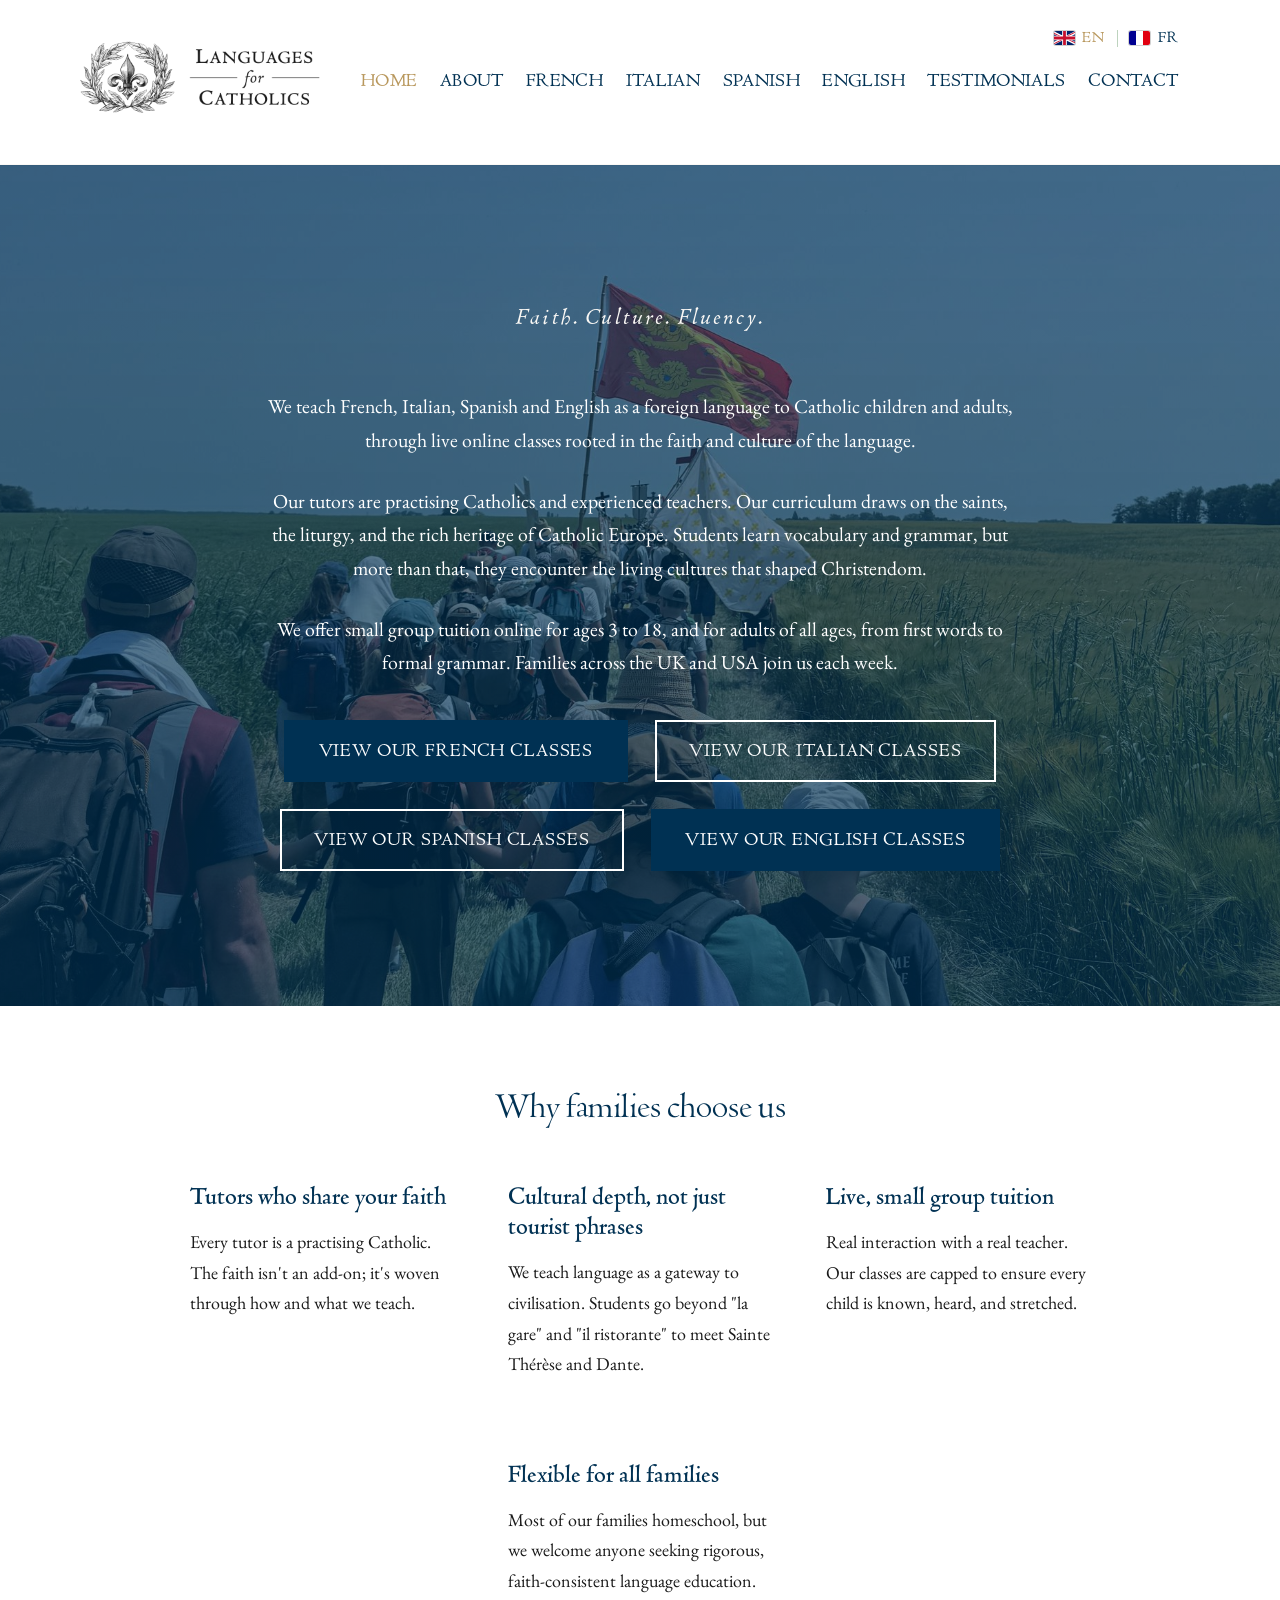
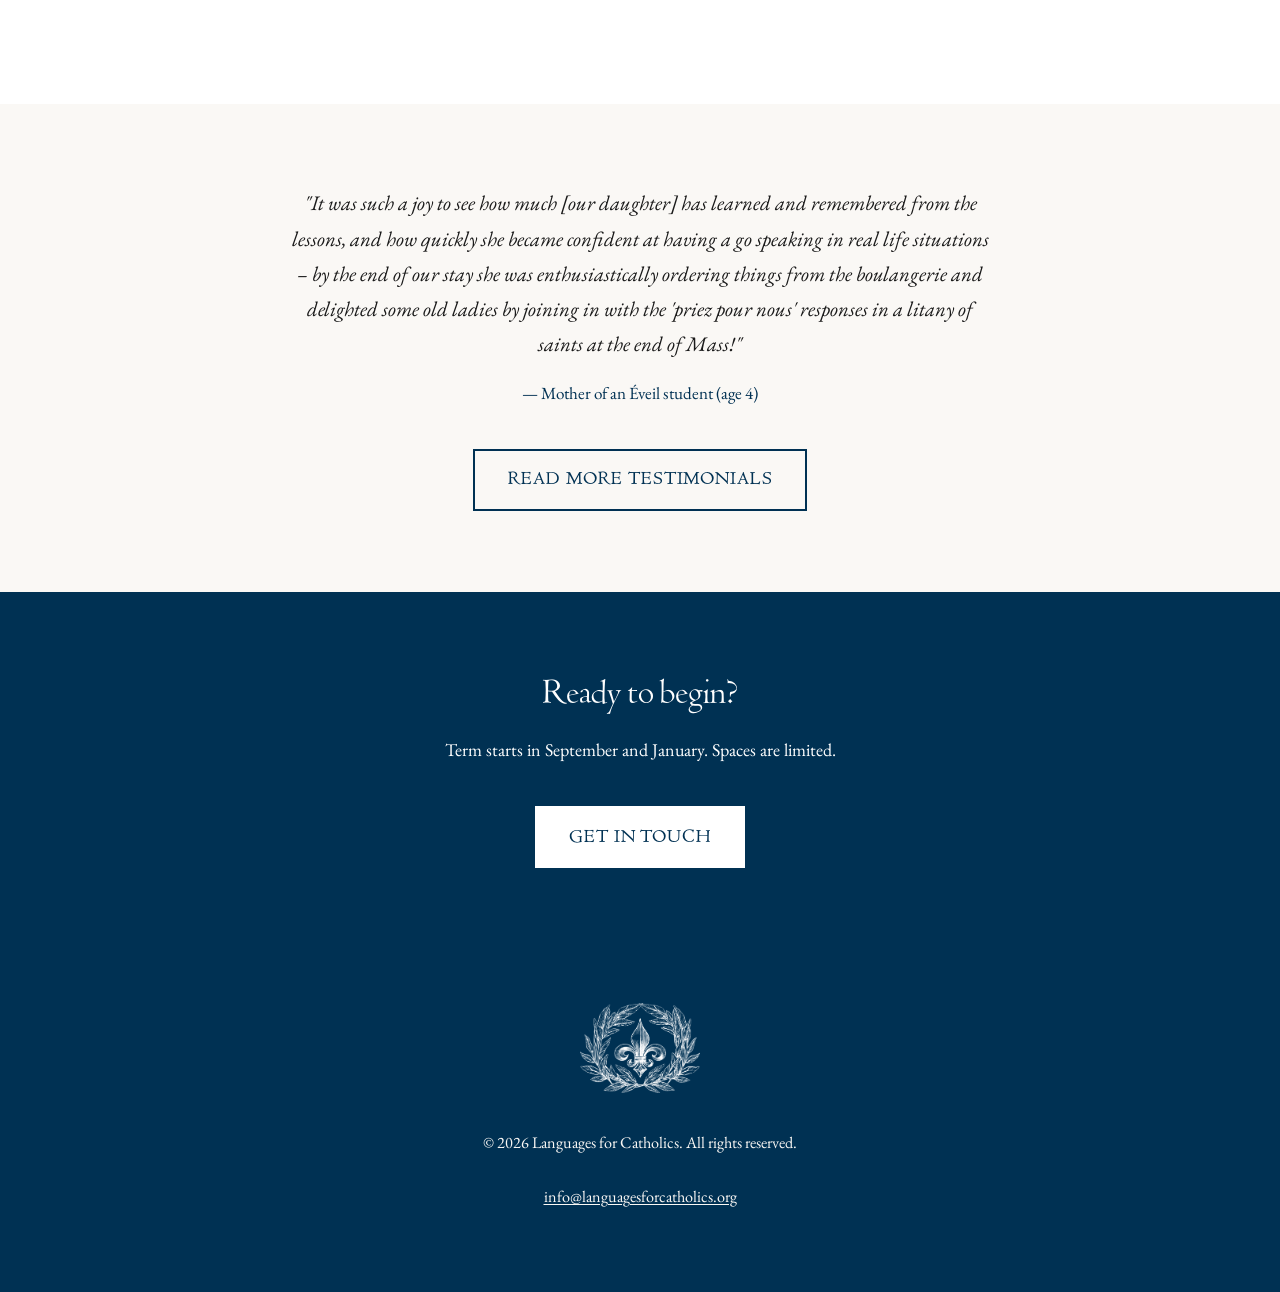
==== commit 4bbf6f0e: "French version (prototype): EN/FR switcher and French pages - Flag switcher (EN | FR) in the top-rig" ====
--- a/languagesforcatholics/index.html
+++ b/languagesforcatholics/index.html
@@ -5,6 +5,9 @@
     <meta name="viewport" content="width=device-width, initial-scale=1.0">
     <meta name="description" content="Languages for Catholics offers online French, Italian, and Spanish classes for Catholic children and adults, rooted in faith and the rich cultures of Catholic Europe.">
     <title>Languages for Catholics | Faith. Culture. Fluency.</title>
+    <link rel="alternate" hreflang="en" href="https://languagesforcatholics.org/">
+    <link rel="alternate" hreflang="fr" href="https://languagesforcatholics.org/fr/">
+    <link rel="alternate" hreflang="x-default" href="https://languagesforcatholics.org/">
     <link rel="stylesheet" href="css/style.css">
     <link rel="icon" type="image/png" href="images/favicon.png">
     <link rel="icon" type="image/png" href="images/logo-emblem.png">
@@ -21,16 +24,23 @@
                 <span></span>
                 <span></span>
             </button>
-            <nav class="header__nav">
-                <a href="index.html" class="active">Home</a>
-                <a href="about.html">About</a>
-                <a href="french.html">French</a>
-                <a href="italian.html">Italian</a>
-                <a href="spanish.html">Spanish</a>
-                <a href="english.html">English</a>
-                <a href="testimonials.html">Testimonials</a>
-                <a href="contact.html">Contact</a>
-            </nav>
+            <div class="header__end">
+                <nav class="header__nav" aria-label="Main menu">
+                    <a href="index.html" class="active">Home</a>
+                    <a href="about.html">About</a>
+                    <a href="french.html">French</a>
+                    <a href="italian.html">Italian</a>
+                    <a href="spanish.html">Spanish</a>
+                    <a href="english.html">English</a>
+                    <a href="testimonials.html">Testimonials</a>
+                    <a href="contact.html">Contact</a>
+                </nav>
+                <nav class="lang-switch" aria-label="Language / Langue">
+                    <span class="lang-switch__link is-current" lang="en" aria-current="true"><span class="lang-switch__flag" aria-hidden="true"><svg viewBox="0 0 60 30" preserveAspectRatio="xMidYMid slice" focusable="false"><clipPath id="lfc-uk-a"><path d="M0,0 v30 h60 v-30 z"/></clipPath><clipPath id="lfc-uk-b"><path d="M30,15 h30 v15 z v15 h-30 z h-30 v-15 z v-15 h30 z"/></clipPath><g clip-path="url(#lfc-uk-a)"><path d="M0,0 v30 h60 v-30 z" fill="#012169"/><path d="M0,0 L60,30 M60,0 L0,30" stroke="#fff" stroke-width="6"/><path d="M0,0 L60,30 M60,0 L0,30" clip-path="url(#lfc-uk-b)" stroke="#C8102E" stroke-width="4"/><path d="M30,0 v30 M0,15 h60" stroke="#fff" stroke-width="10"/><path d="M30,0 v30 M0,15 h60" stroke="#C8102E" stroke-width="6"/></g></svg></span>EN</span>
+                    <span class="lang-switch__sep" aria-hidden="true"></span>
+                    <a class="lang-switch__link" href="fr/index.html" hreflang="fr" lang="fr" aria-label="Version française"><span class="lang-switch__flag" aria-hidden="true"><svg viewBox="0 0 3 2" preserveAspectRatio="none" focusable="false"><rect width="1" height="2" fill="#000091"/><rect x="1" width="1" height="2" fill="#fff"/><rect x="2" width="1" height="2" fill="#E1000F"/></svg></span>FR</a>
+                </nav>
+            </div>
         </div>
     </header>
     <div class="nav-overlay"></div>
--- a/languagesforcatholics/css/style.css
+++ b/languagesforcatholics/css/style.css
@@ -860,8 +860,105 @@
  text-align: center;
  }
 }
+
+
+/* ===================================
+   LANGUAGE SWITCHER (EN / FR)
+   Sits in the top-right corner above the menu on wide screens,
+   and beside the burger button on tablets and phones.
+   =================================== */
+.header__end {
+ position: relative;
+}
+
+.lang-switch {
+ position: absolute;
+ right: 0;
+ bottom: 100%;
+ margin-bottom: 0.85rem;
+ display: flex;
+ align-items: center;
+ gap: 0.65rem;
+ font-family: var(--font-heading);
+ font-size: 0.8rem;
+ letter-spacing: 0.06em;
+ line-height: 1;
+ white-space: nowrap;
+}
+
+.lang-switch__link {
+ display: inline-flex;
+ align-items: center;
+ gap: 0.4rem;
+ padding: 0.35rem 0;
+ color: var(--color-prussian-blue);
+ text-decoration: none;
+}
+
+a.lang-switch__link:hover,
+a.lang-switch__link:focus-visible {
+ color: var(--color-antique-gold);
+}
+
+.lang-switch__link.is-current {
+ color: var(--color-antique-gold);
+}
+
+.lang-switch__flag {
+ display: block;
+ width: 21px;
+ height: 14px;
+ border-radius: 2px;
+ overflow: hidden;
+ box-shadow: 0 0 0 1px rgba(26, 26, 26, 0.2);
+ flex: none;
+}
+
+.lang-switch__flag svg {
+ display: block;
+ width: 100%;
+ height: 100%;
+}
+
+.lang-switch__sep {
+ width: 1px;
+ height: 0.95rem;
+ background-color: var(--color-sage-green);
+}
+
+/* --- Checkbox row in forms --- */
+.form-check label {
+ display: flex;
+ align-items: flex-start;
+ gap: 0.6rem;
+ font-family: var(--font-body);
+ font-weight: 400;
+ font-size: 1rem;
+ cursor: pointer;
+}
+
+.contact-form .form-check input[type="checkbox"] {
+ width: 1.1rem;
+ height: 1.1rem;
+ margin-top: 0.35rem;
+ padding: 0;
+ flex: none;
+ accent-color: var(--color-antique-gold);
+}
+
+/* --- Ready-made message to pass on (Autres langues page) --- */
+.share-message {
+ max-width: 640px;
+ margin: 0 auto;
+ padding: var(--spacing-unit);
+ border: 1px solid var(--color-sage-green);
+ background-color: var(--color-cream);
+ font-style: italic;
+ text-align: left;
+}
+
 /* --- Header: use the burger menu below the width where the full menu fits.
-   The menu needs about 1100px; below that it ran off the screen. --- */
+   The English menu needs about 1100px; below that it used to run off the screen. --- */
 @media (max-width: 1120px) {
  .header {
  padding: 0.75rem 0;
@@ -874,6 +971,18 @@
 
  .header__burger {
  display: block;
+ order: 2;
+ }
+
+ .header__end {
+ position: static;
+ order: 1;
+ margin-left: auto;
+ }
+
+ .lang-switch {
+ position: static;
+ margin: 0;
  }
 
  .header__nav {
@@ -926,3 +1035,13 @@
  height: 50px;
  }
 }
+
+@media (max-width: 380px) {
+ .header__logo img {
+ height: 42px;
+ }
+
+ .lang-switch {
+ gap: 0.45rem;
+ }
+}
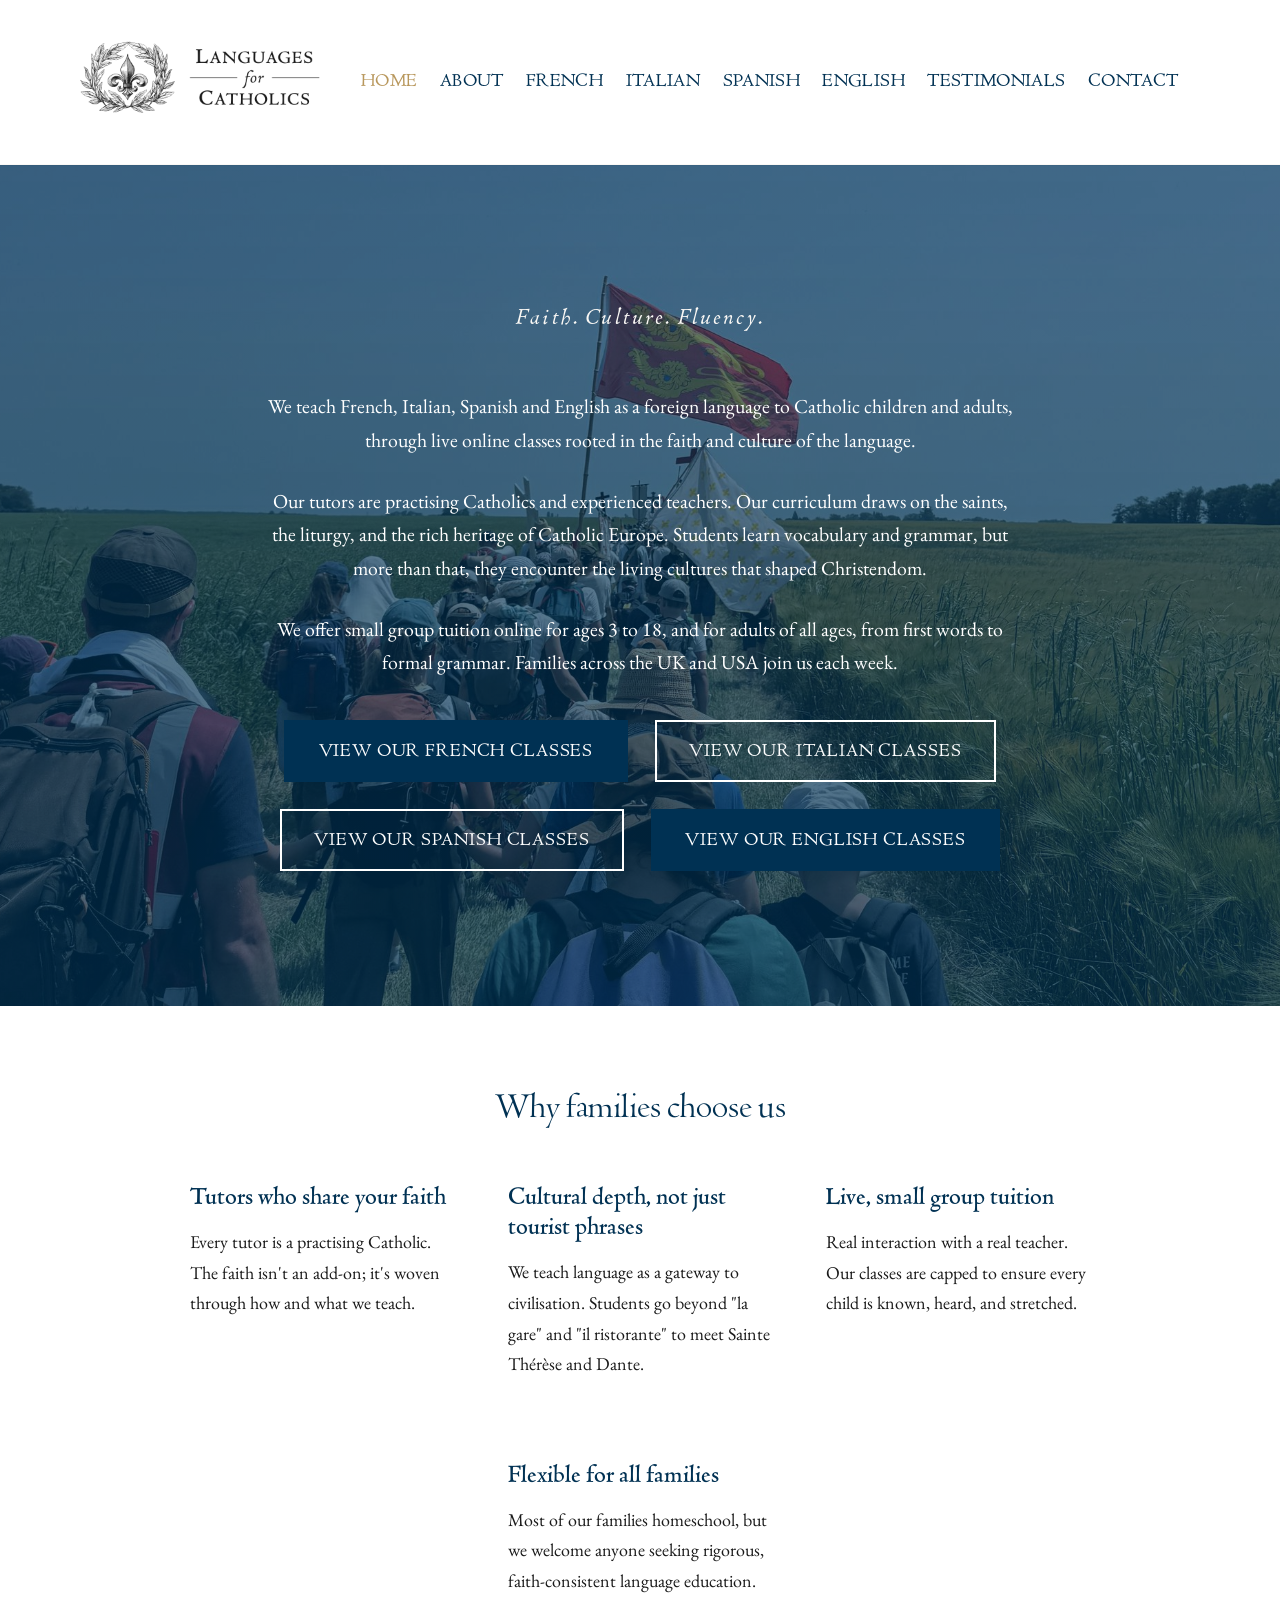
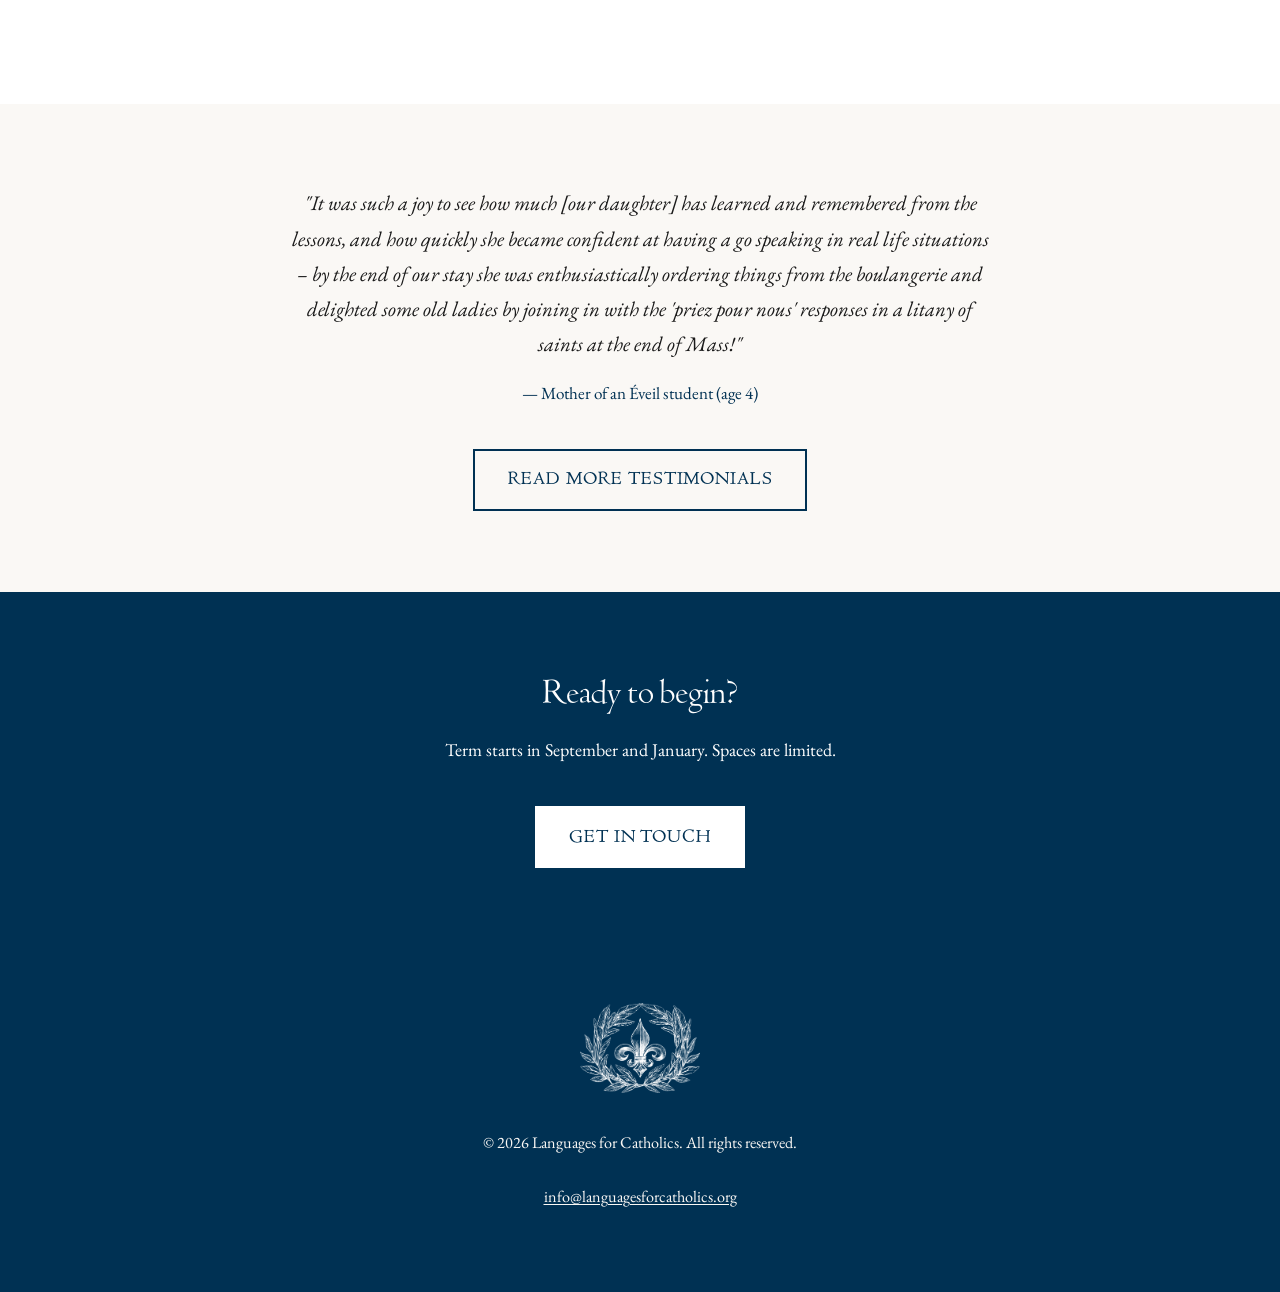
==== commit c148cfe7: "Link previews, headings, Spanish/Italian copy, remove thank-you page - Link previews: Open Graph and" ====
--- a/languagesforcatholics/index.html
+++ b/languagesforcatholics/index.html
@@ -3,11 +3,19 @@
 <head>
     <meta charset="UTF-8">
     <meta name="viewport" content="width=device-width, initial-scale=1.0">
-    <meta name="description" content="Languages for Catholics offers online French, Italian, and Spanish classes for Catholic children and adults, rooted in faith and the rich cultures of Catholic Europe.">
+    <meta name="description" content="Languages for Catholics offers live online French, Italian, Spanish and English classes for Catholic children and adults, rooted in the faith and the rich cultures of Catholic Europe.">
     <title>Languages for Catholics | Faith. Culture. Fluency.</title>
-    <link rel="alternate" hreflang="en" href="https://languagesforcatholics.org/">
-    <link rel="alternate" hreflang="fr" href="https://languagesforcatholics.org/fr/">
-    <link rel="alternate" hreflang="x-default" href="https://languagesforcatholics.org/">
+    <meta property="og:type" content="website">
+    <meta property="og:site_name" content="Languages for Catholics">
+    <meta property="og:title" content="Languages for Catholics | Faith. Culture. Fluency.">
+    <meta property="og:description" content="Languages for Catholics offers live online French, Italian, Spanish and English classes for Catholic children and adults, rooted in the faith and the rich cultures of Catholic Europe.">
+    <meta property="og:url" content="https://languagesforcatholics.org/">
+    <meta property="og:image" content="https://languagesforcatholics.org/images/share/share-default-en.jpg">
+    <meta property="og:image:width" content="1200">
+    <meta property="og:image:height" content="630">
+    <meta property="og:image:alt" content="Languages for Catholics: Faith. Culture. Fluency.">
+    <meta property="og:locale" content="en_GB">
+    <meta name="twitter:card" content="summary_large_image">
     <link rel="stylesheet" href="css/style.css">
     <link rel="icon" type="image/png" href="images/favicon.png">
     <link rel="icon" type="image/png" href="images/logo-emblem.png">
@@ -24,30 +32,23 @@
                 <span></span>
                 <span></span>
             </button>
-            <div class="header__end">
-                <nav class="header__nav" aria-label="Main menu">
-                    <a href="index.html" class="active">Home</a>
-                    <a href="about.html">About</a>
-                    <a href="french.html">French</a>
-                    <a href="italian.html">Italian</a>
-                    <a href="spanish.html">Spanish</a>
-                    <a href="english.html">English</a>
-                    <a href="testimonials.html">Testimonials</a>
-                    <a href="contact.html">Contact</a>
-                </nav>
-                <nav class="lang-switch" aria-label="Language / Langue">
-                    <span class="lang-switch__link is-current" lang="en" aria-current="true"><span class="lang-switch__flag" aria-hidden="true"><svg viewBox="0 0 60 30" preserveAspectRatio="xMidYMid slice" focusable="false"><clipPath id="lfc-uk-a"><path d="M0,0 v30 h60 v-30 z"/></clipPath><clipPath id="lfc-uk-b"><path d="M30,15 h30 v15 z v15 h-30 z h-30 v-15 z v-15 h30 z"/></clipPath><g clip-path="url(#lfc-uk-a)"><path d="M0,0 v30 h60 v-30 z" fill="#012169"/><path d="M0,0 L60,30 M60,0 L0,30" stroke="#fff" stroke-width="6"/><path d="M0,0 L60,30 M60,0 L0,30" clip-path="url(#lfc-uk-b)" stroke="#C8102E" stroke-width="4"/><path d="M30,0 v30 M0,15 h60" stroke="#fff" stroke-width="10"/><path d="M30,0 v30 M0,15 h60" stroke="#C8102E" stroke-width="6"/></g></svg></span>EN</span>
-                    <span class="lang-switch__sep" aria-hidden="true"></span>
-                    <a class="lang-switch__link" href="fr/index.html" hreflang="fr" lang="fr" aria-label="Version française"><span class="lang-switch__flag" aria-hidden="true"><svg viewBox="0 0 3 2" preserveAspectRatio="none" focusable="false"><rect width="1" height="2" fill="#000091"/><rect x="1" width="1" height="2" fill="#fff"/><rect x="2" width="1" height="2" fill="#E1000F"/></svg></span>FR</a>
-                </nav>
-            </div>
+            <nav class="header__nav">
+                <a href="index.html" class="active">Home</a>
+                <a href="about.html">About</a>
+                <a href="french.html">French</a>
+                <a href="italian.html">Italian</a>
+                <a href="spanish.html">Spanish</a>
+                <a href="english.html">English</a>
+                <a href="testimonials.html">Testimonials</a>
+                <a href="contact.html">Contact</a>
+            </nav>
         </div>
     </header>
     <div class="nav-overlay"></div>
 
     <section class="hero hero--image">
         <div class="container">
-            <p class="hero__tagline">Faith. Culture. Fluency.</p>
+            <h1 class="hero__tagline"><span class="visually-hidden">Languages for Catholics: </span>Faith. Culture. Fluency.</h1>
             <div class="hero__intro">
                 <p>We teach French, Italian, Spanish and English as a foreign language to Catholic children and adults, through live online classes rooted in the faith and culture of the language.</p>
                 <p>Our tutors are practising Catholics and experienced teachers. Our curriculum draws on the saints, the liturgy, and the rich heritage of Catholic Europe. Students learn vocabulary and grammar, but more than that, they encounter the living cultures that shaped Christendom.</p>
--- a/languagesforcatholics/css/style.css
+++ b/languagesforcatholics/css/style.css
@@ -860,105 +860,8 @@
  text-align: center;
  }
 }
-
-
-/* ===================================
-   LANGUAGE SWITCHER (EN / FR)
-   Sits in the top-right corner above the menu on wide screens,
-   and beside the burger button on tablets and phones.
-   =================================== */
-.header__end {
- position: relative;
-}
-
-.lang-switch {
- position: absolute;
- right: 0;
- bottom: 100%;
- margin-bottom: 0.85rem;
- display: flex;
- align-items: center;
- gap: 0.65rem;
- font-family: var(--font-heading);
- font-size: 0.8rem;
- letter-spacing: 0.06em;
- line-height: 1;
- white-space: nowrap;
-}
-
-.lang-switch__link {
- display: inline-flex;
- align-items: center;
- gap: 0.4rem;
- padding: 0.35rem 0;
- color: var(--color-prussian-blue);
- text-decoration: none;
-}
-
-a.lang-switch__link:hover,
-a.lang-switch__link:focus-visible {
- color: var(--color-antique-gold);
-}
-
-.lang-switch__link.is-current {
- color: var(--color-antique-gold);
-}
-
-.lang-switch__flag {
- display: block;
- width: 21px;
- height: 14px;
- border-radius: 2px;
- overflow: hidden;
- box-shadow: 0 0 0 1px rgba(26, 26, 26, 0.2);
- flex: none;
-}
-
-.lang-switch__flag svg {
- display: block;
- width: 100%;
- height: 100%;
-}
-
-.lang-switch__sep {
- width: 1px;
- height: 0.95rem;
- background-color: var(--color-sage-green);
-}
-
-/* --- Checkbox row in forms --- */
-.form-check label {
- display: flex;
- align-items: flex-start;
- gap: 0.6rem;
- font-family: var(--font-body);
- font-weight: 400;
- font-size: 1rem;
- cursor: pointer;
-}
-
-.contact-form .form-check input[type="checkbox"] {
- width: 1.1rem;
- height: 1.1rem;
- margin-top: 0.35rem;
- padding: 0;
- flex: none;
- accent-color: var(--color-antique-gold);
-}
-
-/* --- Ready-made message to pass on (Autres langues page) --- */
-.share-message {
- max-width: 640px;
- margin: 0 auto;
- padding: var(--spacing-unit);
- border: 1px solid var(--color-sage-green);
- background-color: var(--color-cream);
- font-style: italic;
- text-align: left;
-}
-
 /* --- Header: use the burger menu below the width where the full menu fits.
-   The English menu needs about 1100px; below that it used to run off the screen. --- */
+   The menu needs about 1100px; below that it ran off the screen. --- */
 @media (max-width: 1120px) {
  .header {
  padding: 0.75rem 0;
@@ -971,18 +874,6 @@
 
  .header__burger {
  display: block;
- order: 2;
- }
-
- .header__end {
- position: static;
- order: 1;
- margin-left: auto;
- }
-
- .lang-switch {
- position: static;
- margin: 0;
  }
 
  .header__nav {
@@ -1036,12 +927,20 @@
  }
 }
 
-@media (max-width: 380px) {
- .header__logo img {
- height: 42px;
- }
-
- .lang-switch {
- gap: 0.45rem;
- }
-}
+/* --- Page headings: the hero tagline doubles as the page's h1 without changing its look --- */
+h1.hero__tagline {
+ line-height: inherit;
+}
+
+/* --- Text for screen readers and search engines only --- */
+.visually-hidden {
+ position: absolute !important;
+ width: 1px;
+ height: 1px;
+ padding: 0;
+ margin: -1px;
+ overflow: hidden;
+ clip: rect(0, 0, 0, 0);
+ white-space: nowrap;
+ border: 0;
+}
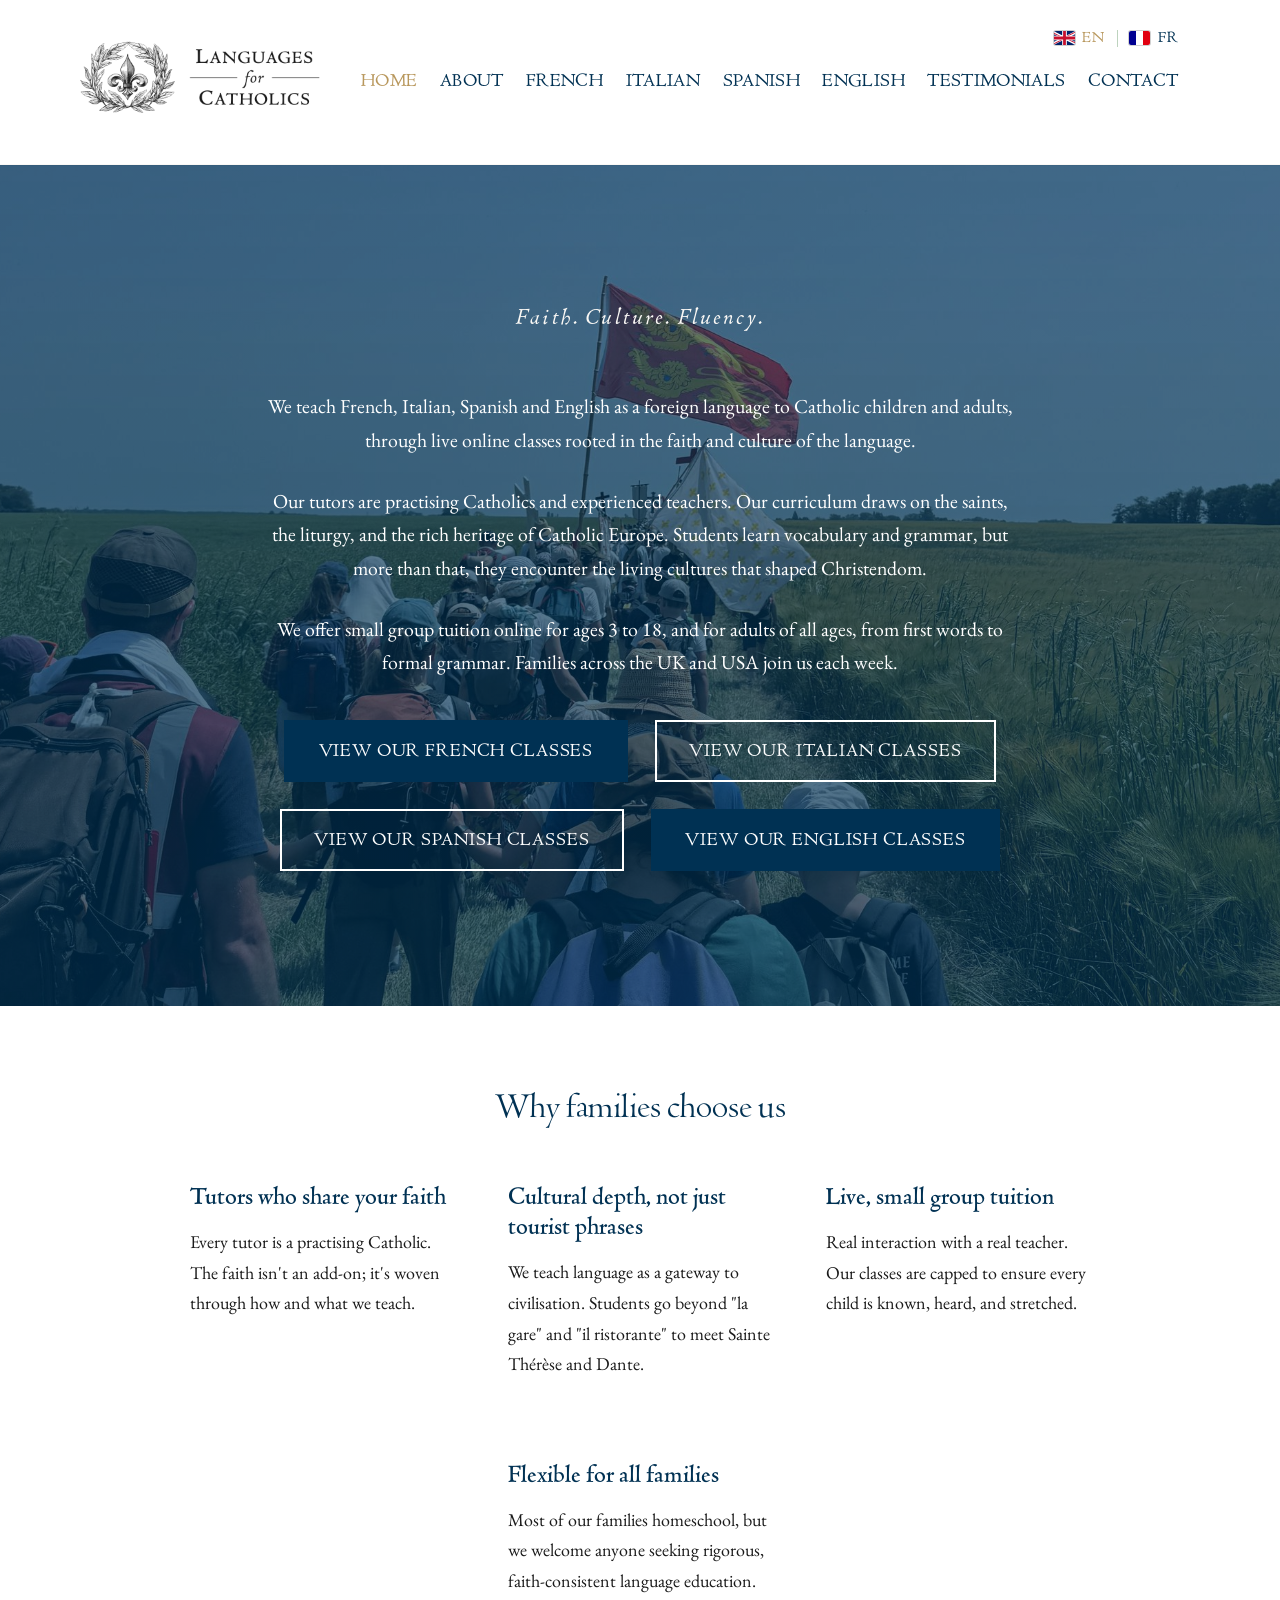
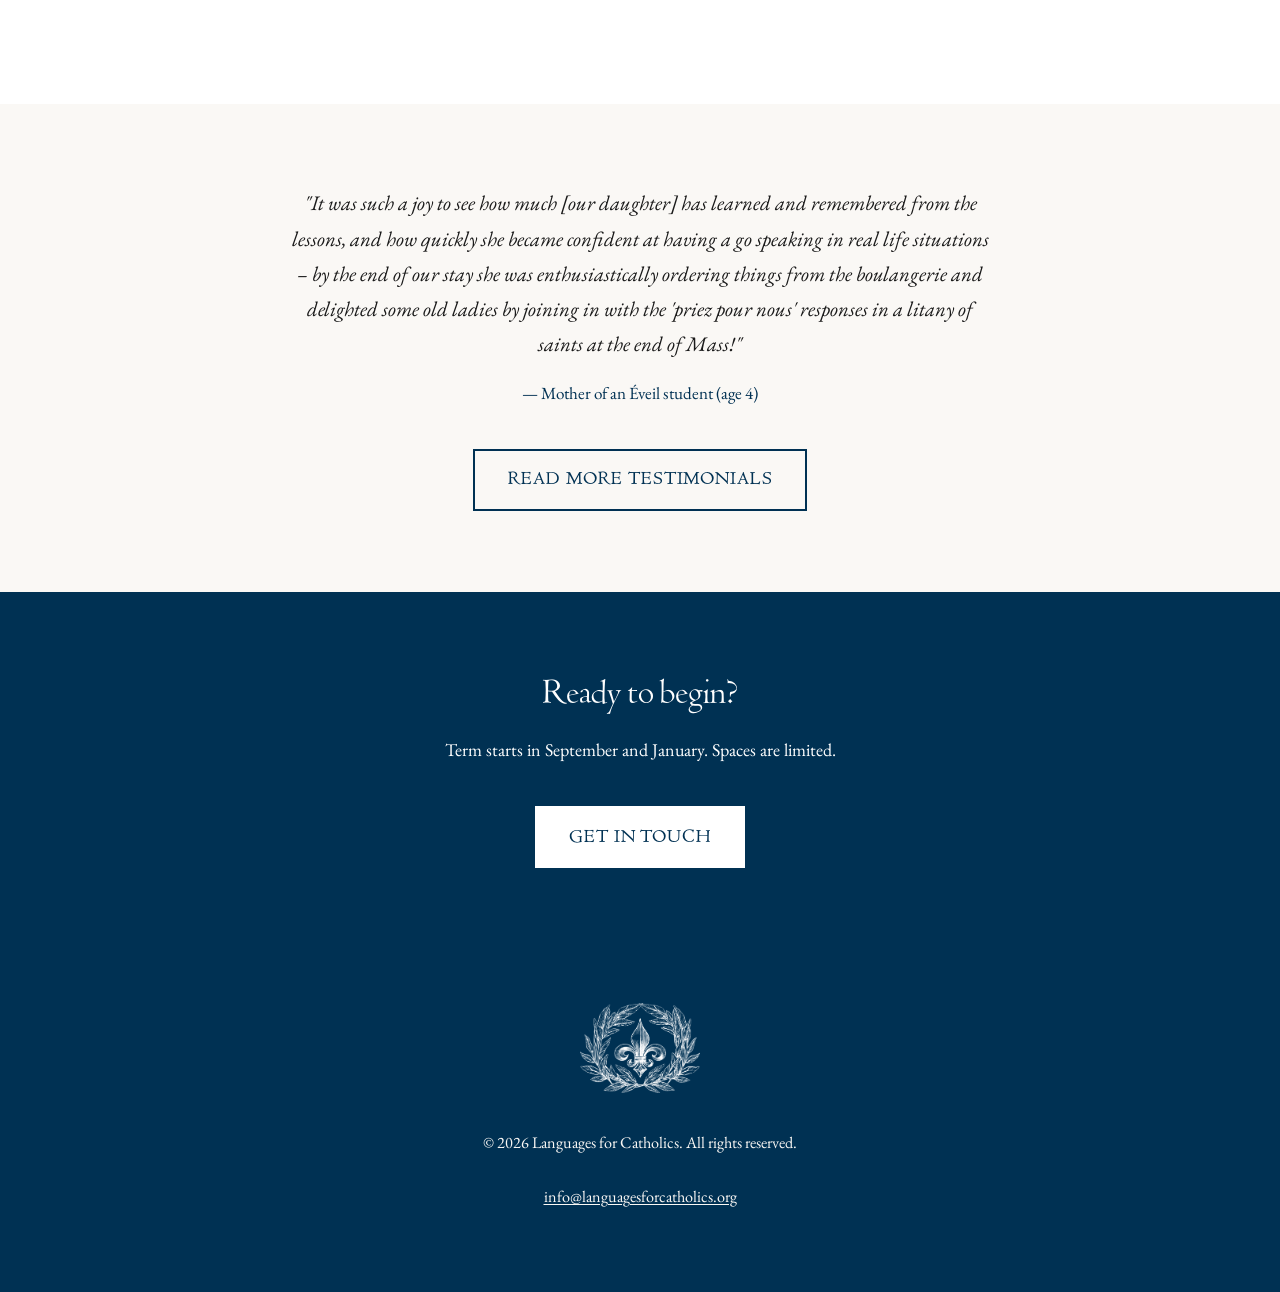
==== commit 9ac498a8: "Rebuild the French version on the latest site fixes Brings in the link previews, headings, copy chan" ====
--- a/languagesforcatholics/index.html
+++ b/languagesforcatholics/index.html
@@ -5,6 +5,9 @@
     <meta name="viewport" content="width=device-width, initial-scale=1.0">
     <meta name="description" content="Languages for Catholics offers live online French, Italian, Spanish and English classes for Catholic children and adults, rooted in the faith and the rich cultures of Catholic Europe.">
     <title>Languages for Catholics | Faith. Culture. Fluency.</title>
+    <link rel="alternate" hreflang="en" href="https://languagesforcatholics.org/">
+    <link rel="alternate" hreflang="fr" href="https://languagesforcatholics.org/fr/">
+    <link rel="alternate" hreflang="x-default" href="https://languagesforcatholics.org/">
     <meta property="og:type" content="website">
     <meta property="og:site_name" content="Languages for Catholics">
     <meta property="og:title" content="Languages for Catholics | Faith. Culture. Fluency.">
@@ -32,16 +35,23 @@
                 <span></span>
                 <span></span>
             </button>
-            <nav class="header__nav">
-                <a href="index.html" class="active">Home</a>
-                <a href="about.html">About</a>
-                <a href="french.html">French</a>
-                <a href="italian.html">Italian</a>
-                <a href="spanish.html">Spanish</a>
-                <a href="english.html">English</a>
-                <a href="testimonials.html">Testimonials</a>
-                <a href="contact.html">Contact</a>
-            </nav>
+            <div class="header__end">
+                <nav class="header__nav" aria-label="Main menu">
+                    <a href="index.html" class="active">Home</a>
+                    <a href="about.html">About</a>
+                    <a href="french.html">French</a>
+                    <a href="italian.html">Italian</a>
+                    <a href="spanish.html">Spanish</a>
+                    <a href="english.html">English</a>
+                    <a href="testimonials.html">Testimonials</a>
+                    <a href="contact.html">Contact</a>
+                </nav>
+                <nav class="lang-switch" aria-label="Language / Langue">
+                    <span class="lang-switch__link is-current" lang="en" aria-current="true"><span class="lang-switch__flag" aria-hidden="true"><svg viewBox="0 0 60 30" preserveAspectRatio="xMidYMid slice" focusable="false"><clipPath id="lfc-uk-a"><path d="M0,0 v30 h60 v-30 z"/></clipPath><clipPath id="lfc-uk-b"><path d="M30,15 h30 v15 z v15 h-30 z h-30 v-15 z v-15 h30 z"/></clipPath><g clip-path="url(#lfc-uk-a)"><path d="M0,0 v30 h60 v-30 z" fill="#012169"/><path d="M0,0 L60,30 M60,0 L0,30" stroke="#fff" stroke-width="6"/><path d="M0,0 L60,30 M60,0 L0,30" clip-path="url(#lfc-uk-b)" stroke="#C8102E" stroke-width="4"/><path d="M30,0 v30 M0,15 h60" stroke="#fff" stroke-width="10"/><path d="M30,0 v30 M0,15 h60" stroke="#C8102E" stroke-width="6"/></g></svg></span>EN</span>
+                    <span class="lang-switch__sep" aria-hidden="true"></span>
+                    <a class="lang-switch__link" href="fr/index.html" hreflang="fr" lang="fr" aria-label="Version française"><span class="lang-switch__flag" aria-hidden="true"><svg viewBox="0 0 3 2" preserveAspectRatio="none" focusable="false"><rect width="1" height="2" fill="#000091"/><rect x="1" width="1" height="2" fill="#fff"/><rect x="2" width="1" height="2" fill="#E1000F"/></svg></span>FR</a>
+                </nav>
+            </div>
         </div>
     </header>
     <div class="nav-overlay"></div>
--- a/languagesforcatholics/css/style.css
+++ b/languagesforcatholics/css/style.css
@@ -944,3 +944,127 @@
  white-space: nowrap;
  border: 0;
 }
+
+
+/* ===================================
+   LANGUAGE SWITCHER (EN / FR)
+   Sits in the top-right corner above the menu on wide screens,
+   and beside the burger button on tablets and phones.
+   =================================== */
+.header__end {
+ position: relative;
+}
+
+.lang-switch {
+ position: absolute;
+ right: 0;
+ bottom: 100%;
+ margin-bottom: 0.85rem;
+ display: flex;
+ align-items: center;
+ gap: 0.65rem;
+ font-family: var(--font-heading);
+ font-size: 0.8rem;
+ letter-spacing: 0.06em;
+ line-height: 1;
+ white-space: nowrap;
+}
+
+.lang-switch__link {
+ display: inline-flex;
+ align-items: center;
+ gap: 0.4rem;
+ padding: 0.35rem 0;
+ color: var(--color-prussian-blue);
+ text-decoration: none;
+}
+
+a.lang-switch__link:hover,
+a.lang-switch__link:focus-visible {
+ color: var(--color-antique-gold);
+}
+
+.lang-switch__link.is-current {
+ color: var(--color-antique-gold);
+}
+
+.lang-switch__flag {
+ display: block;
+ width: 21px;
+ height: 14px;
+ border-radius: 2px;
+ overflow: hidden;
+ box-shadow: 0 0 0 1px rgba(26, 26, 26, 0.2);
+ flex: none;
+}
+
+.lang-switch__flag svg {
+ display: block;
+ width: 100%;
+ height: 100%;
+}
+
+.lang-switch__sep {
+ width: 1px;
+ height: 0.95rem;
+ background-color: var(--color-sage-green);
+}
+
+/* --- Checkbox row in forms --- */
+.form-check label {
+ display: flex;
+ align-items: flex-start;
+ gap: 0.6rem;
+ font-family: var(--font-body);
+ font-weight: 400;
+ font-size: 1rem;
+ cursor: pointer;
+}
+
+.contact-form .form-check input[type="checkbox"] {
+ width: 1.1rem;
+ height: 1.1rem;
+ margin-top: 0.35rem;
+ padding: 0;
+ flex: none;
+ accent-color: var(--color-antique-gold);
+}
+
+/* --- Ready-made message to pass on (Autres langues page) --- */
+.share-message {
+ max-width: 640px;
+ margin: 0 auto;
+ padding: var(--spacing-unit);
+ border: 1px solid var(--color-sage-green);
+ background-color: var(--color-cream);
+ font-style: italic;
+ text-align: left;
+}
+
+/* --- Smaller screens: the flags sit beside the burger button --- */
+@media (max-width: 1120px) {
+ .header__burger {
+ order: 2;
+ }
+
+ .header__end {
+ position: static;
+ order: 1;
+ margin-left: auto;
+ }
+
+ .lang-switch {
+ position: static;
+ margin: 0;
+ }
+}
+
+@media (max-width: 380px) {
+ .header__logo img {
+ height: 42px;
+ }
+
+ .lang-switch {
+ gap: 0.45rem;
+ }
+}
